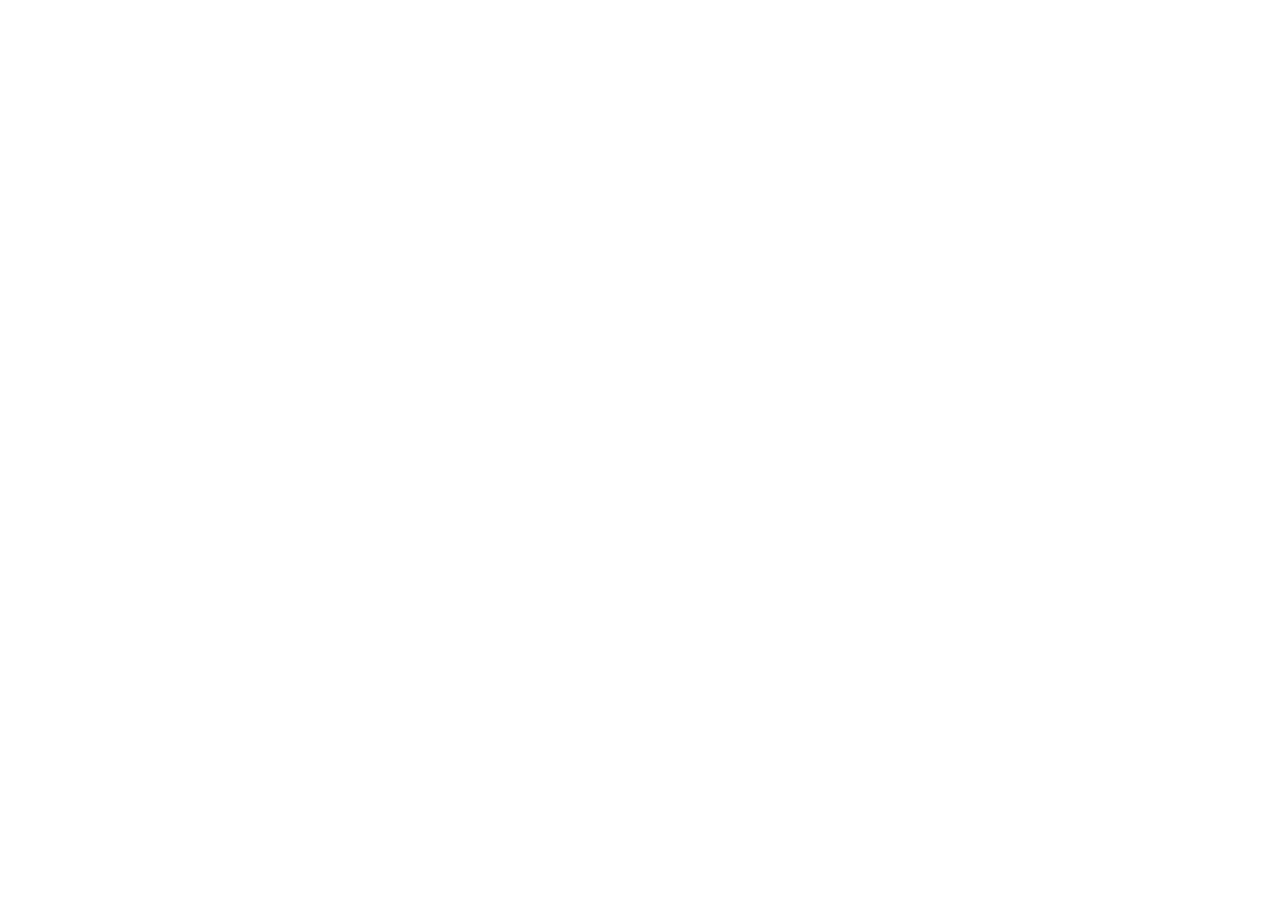
==== index.html @ dd6978ac "Add files via upload" ====
<!doctype html>
<html lang="en">
<head>
  <meta charset="utf-8">
  <meta name="viewport" content="width=device-width, initial-scale=1">
  <meta name="robots" content="noindex">
  <title>ATU Simulation Hospital EHR</title>
  <link rel="stylesheet" href="css/styles.css?v=2026.10.12-1">
</head>
<body>
  <div id="app" aria-live="polite"></div>
  <div id="modal-root"></div>
  <noscript>This simulation EHR requires JavaScript.</noscript>

  <script src="js/config.js?v=2026.10.12-1"></script>
  <script src="js/data/patients.js?v=2026.10.12-1"></script>
  <script src="js/data/patients-imported.js?v=2026.10.12-1"></script>
  <script src="js/data/assessment-forms.js?v=2026.10.12-1"></script>
  <script src="js/util.js?v=2026.10.12-1"></script>
  <script src="js/scan.js?v=2026.10.12-1"></script>
  <script src="js/camera.js?v=2026.10.12-1"></script>
  <script src="js/store.js?v=2026.10.12-1"></script>
  <script src="js/model.js?v=2026.10.12-1"></script>
  <script src="js/ui.js?v=2026.10.12-1"></script>
  <script src="js/views/summary.js?v=2026.10.12-1"></script>
  <script src="js/views/worklist.js?v=2026.10.12-1"></script>
  <script src="js/views/orders.js?v=2026.10.12-1"></script>
  <script src="js/views/mar.js?v=2026.10.12-1"></script>
  <script src="js/views/vitals.js?v=2026.10.12-1"></script>
  <script src="js/views/assess.js?v=2026.10.12-1"></script>
  <script src="js/views/io.js?v=2026.10.12-1"></script>
  <script src="js/views/notes.js?v=2026.10.12-1"></script>
  <script src="js/views/results.js?v=2026.10.12-1"></script>
  <script src="js/views/careplan.js?v=2026.10.12-1"></script>
  <script src="js/views/history.js?v=2026.10.12-1"></script>
  <script src="js/views/admin.js?v=2026.10.12-1"></script>
  <script src="js/views/protocol.js?v=2026.10.12-1"></script>
  <script src="js/views/heparin.js?v=2026.10.12-1"></script>
  <script src="js/views/tar.js?v=2026.10.12-1"></script>
  <script src="js/views/report.js?v=2026.10.12-1"></script>
  <script src="js/views/extra.js?v=2026.10.12-1"></script>
  <script src="js/views/app-screens.js?v=2026.10.12-1"></script>
  <script src="js/app.js?v=2026.10.12-1"></script>
</body>
</html>
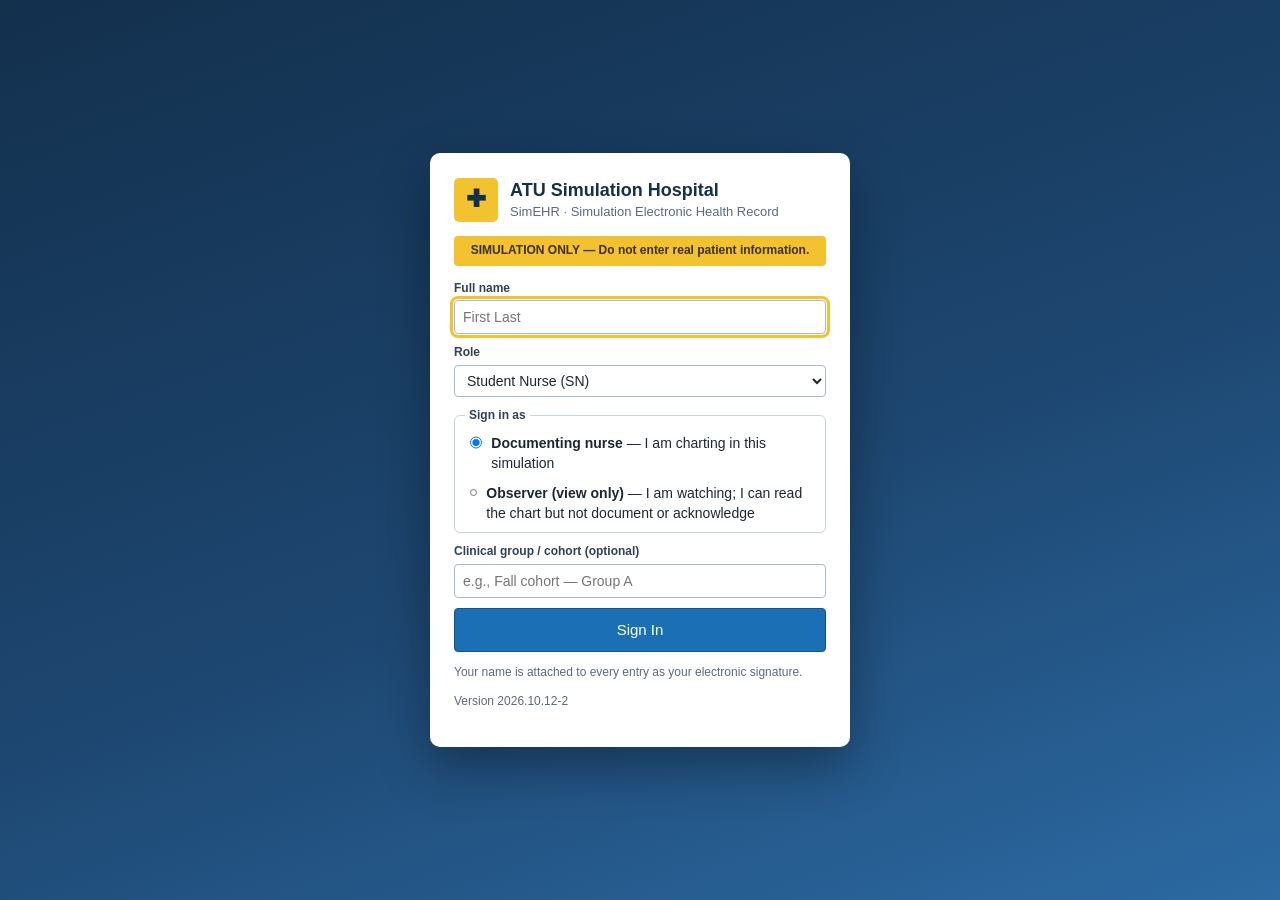
==== commit 88e3f85e: "Turn the EHR into an EMR training environment with a bank of test accounts - Sign-in has no levels o" ====
--- a/index.html
+++ b/index.html
@@ -5,41 +5,42 @@
   <meta name="viewport" content="width=device-width, initial-scale=1">
   <meta name="robots" content="noindex">
   <title>ATU Simulation Hospital EHR</title>
-  <link rel="stylesheet" href="css/styles.css?v=2026.10.12-1">
+  <link rel="stylesheet" href="css/styles.css?v=2026.10.12-2">
 </head>
 <body>
   <div id="app" aria-live="polite"></div>
   <div id="modal-root"></div>
   <noscript>This simulation EHR requires JavaScript.</noscript>
 
-  <script src="js/config.js?v=2026.10.12-1"></script>
-  <script src="js/data/patients.js?v=2026.10.12-1"></script>
-  <script src="js/data/patients-imported.js?v=2026.10.12-1"></script>
-  <script src="js/data/assessment-forms.js?v=2026.10.12-1"></script>
-  <script src="js/util.js?v=2026.10.12-1"></script>
-  <script src="js/scan.js?v=2026.10.12-1"></script>
-  <script src="js/camera.js?v=2026.10.12-1"></script>
-  <script src="js/store.js?v=2026.10.12-1"></script>
-  <script src="js/model.js?v=2026.10.12-1"></script>
-  <script src="js/ui.js?v=2026.10.12-1"></script>
-  <script src="js/views/summary.js?v=2026.10.12-1"></script>
-  <script src="js/views/worklist.js?v=2026.10.12-1"></script>
-  <script src="js/views/orders.js?v=2026.10.12-1"></script>
-  <script src="js/views/mar.js?v=2026.10.12-1"></script>
-  <script src="js/views/vitals.js?v=2026.10.12-1"></script>
-  <script src="js/views/assess.js?v=2026.10.12-1"></script>
-  <script src="js/views/io.js?v=2026.10.12-1"></script>
-  <script src="js/views/notes.js?v=2026.10.12-1"></script>
-  <script src="js/views/results.js?v=2026.10.12-1"></script>
-  <script src="js/views/careplan.js?v=2026.10.12-1"></script>
-  <script src="js/views/history.js?v=2026.10.12-1"></script>
-  <script src="js/views/admin.js?v=2026.10.12-1"></script>
-  <script src="js/views/protocol.js?v=2026.10.12-1"></script>
-  <script src="js/views/heparin.js?v=2026.10.12-1"></script>
-  <script src="js/views/tar.js?v=2026.10.12-1"></script>
-  <script src="js/views/report.js?v=2026.10.12-1"></script>
-  <script src="js/views/extra.js?v=2026.10.12-1"></script>
-  <script src="js/views/app-screens.js?v=2026.10.12-1"></script>
-  <script src="js/app.js?v=2026.10.12-1"></script>
+  <script src="js/config.js?v=2026.10.12-2"></script>
+  <script src="js/data/patients.js?v=2026.10.12-2"></script>
+  <script src="js/data/patients-imported.js?v=2026.10.12-2"></script>
+  <script src="js/data/assessment-forms.js?v=2026.10.12-2"></script>
+  <script src="js/util.js?v=2026.10.12-2"></script>
+  <script src="js/scan.js?v=2026.10.12-2"></script>
+  <script src="js/camera.js?v=2026.10.12-2"></script>
+  <script src="js/store.js?v=2026.10.12-2"></script>
+  <script src="js/model.js?v=2026.10.12-2"></script>
+  <script src="js/ui.js?v=2026.10.12-2"></script>
+  <script src="js/views/summary.js?v=2026.10.12-2"></script>
+  <script src="js/views/worklist.js?v=2026.10.12-2"></script>
+  <script src="js/views/orders.js?v=2026.10.12-2"></script>
+  <script src="js/views/mar.js?v=2026.10.12-2"></script>
+  <script src="js/views/vitals.js?v=2026.10.12-2"></script>
+  <script src="js/views/assess.js?v=2026.10.12-2"></script>
+  <script src="js/views/io.js?v=2026.10.12-2"></script>
+  <script src="js/views/notes.js?v=2026.10.12-2"></script>
+  <script src="js/views/results.js?v=2026.10.12-2"></script>
+  <script src="js/views/careplan.js?v=2026.10.12-2"></script>
+  <script src="js/views/history.js?v=2026.10.12-2"></script>
+  <script src="js/views/admin.js?v=2026.10.12-2"></script>
+  <script src="js/views/protocol.js?v=2026.10.12-2"></script>
+  <script src="js/views/heparin.js?v=2026.10.12-2"></script>
+  <script src="js/views/tar.js?v=2026.10.12-2"></script>
+  <script src="js/views/report.js?v=2026.10.12-2"></script>
+  <script src="js/views/chartsearch.js?v=2026.10.12-2"></script>
+  <script src="js/views/extra.js?v=2026.10.12-2"></script>
+  <script src="js/views/app-screens.js?v=2026.10.12-2"></script>
+  <script src="js/app.js?v=2026.10.12-2"></script>
 </body>
 </html>
--- a/css/styles.css
+++ b/css/styles.css
@@ -0,0 +1,844 @@
+/* ATU Simulation Hospital EHR — clinical workstation styling */
+:root {
+  --nav: #13304d;
+  --nav-2: #1d4670;
+  --accent: #1b6fb5;
+  --accent-d: #135589;
+  --banner: #e9f2fb;
+  --banner-b: #b9cfe5;
+  --bg: #edf1f5;
+  --panel: #ffffff;
+  --panel-h: #dde7f1;
+  --border: #c6d3e0;
+  --text: #1b2733;
+  --muted: #5a6b7c;
+  --danger: #b3261e;
+  --danger-bg: #fdecea;
+  --warn: #8a5300;
+  --warn-bg: #fff3d6;
+  --ok: #1e6b30;
+  --ok-bg: #e4f3e7;
+  --new: #5b2a9a;
+  --new-bg: #efe7fb;
+  --student: #f4f9ff;
+  --gold: #f2c230;
+  --radius: 6px;
+}
+* { box-sizing: border-box; }
+html, body { margin: 0; }
+body { font: 14px/1.45 "Segoe UI", Roboto, "Helvetica Neue", Arial, sans-serif; color: var(--text); background: var(--bg); min-height: 100vh; }
+a { color: var(--accent-d); }
+h1, h2, h3, h4 { margin: 0 0 .5em; line-height: 1.25; }
+code { background: #eef2f6; padding: 0 4px; border-radius: 3px; }
+.muted { color: var(--muted); }
+.small { font-size: 12px; }
+.strong { font-weight: 700; }
+.text-danger { color: var(--danger); }
+.nowrap { white-space: nowrap; }
+.empty { color: var(--muted); font-style: italic; margin: .25em 0; }
+[hidden] { display: none !important; }
+
+/* ---------- Top bar ---------- */
+.topbar { display: flex; align-items: center; gap: 16px; background: linear-gradient(var(--nav-2), var(--nav)); color: #fff; padding: 0 16px; height: 48px; position: sticky; top: 0; z-index: 30; }
+.brand { display: flex; align-items: center; gap: 8px; color: #fff; text-decoration: none; font-weight: 600; font-size: 15px; white-space: nowrap; }
+.brand-sys { font-weight: 400; opacity: .75; border-left: 1px solid rgba(255,255,255,.35); padding-left: 8px; }
+.logo-mark { display: inline-grid; place-items: center; width: 26px; height: 26px; border-radius: 5px; background: var(--gold); color: var(--nav); font-weight: 800; }
+.top-nav { display: flex; gap: 4px; }
+.top-nav a { color: #dbe7f3; text-decoration: none; padding: 6px 10px; border-radius: 4px; }
+.top-nav a:hover { background: rgba(255,255,255,.12); color: #fff; }
+.top-right { margin-left: auto; display: flex; align-items: center; gap: 14px; font-size: 13px; }
+.clock { font-variant-numeric: tabular-nums; background: rgba(255,255,255,.12); padding: 3px 8px; border-radius: 4px; white-space: nowrap; }
+.user { white-space: nowrap; }
+.sim-strip { background: var(--gold); color: #3d2f00; text-align: center; font-size: 11px; font-weight: 700; letter-spacing: .06em; padding: 2px 8px; }
+
+/* ---------- Patient banner ---------- */
+.banner { display: grid; grid-template-columns: minmax(200px, auto) 1fr; gap: 6px 24px; background: var(--banner); border-bottom: 1px solid var(--banner-b); padding: 10px 16px; }
+.pt-name { font-size: 20px; font-weight: 700; color: var(--nav); }
+.pt-sub { color: var(--muted); }
+.banner-grid { display: grid; grid-template-columns: repeat(auto-fit, minmax(140px, 1fr)); gap: 4px 16px; margin: 0; }
+.banner-grid dt { font-size: 11px; text-transform: uppercase; letter-spacing: .04em; color: var(--muted); }
+.banner-grid dd { margin: 0; font-weight: 600; }
+.banner-flags { grid-column: 1 / -1; display: flex; flex-wrap: wrap; gap: 6px; }
+.allergy { background: var(--danger); color: #fff; font-weight: 700; padding: 2px 10px; border-radius: 3px; }
+.allergy.nkda { background: #fff; color: var(--ok); border: 1px solid var(--ok); }
+.code { background: #fff; border: 1px solid var(--nav); color: var(--nav); font-weight: 700; padding: 2px 10px; border-radius: 3px; }
+.code-dnr { background: #6a1b9a; border-color: #6a1b9a; color: #fff; }
+.pflag { background: #fff; border: 1px solid var(--banner-b); padding: 2px 8px; border-radius: 3px; font-size: 12px; }
+
+/* ---------- Layout ---------- */
+.shell { display: flex; align-items: flex-start; }
+.sidenav { width: 196px; flex: none; background: #fff; border-right: 1px solid var(--border); min-height: calc(100vh - 150px); position: sticky; top: 48px; padding: 8px 0; }
+.sidenav a { display: flex; align-items: center; gap: 10px; padding: 8px 14px; color: var(--text); text-decoration: none; border-left: 3px solid transparent; }
+.sidenav a:hover { background: #f2f6fa; }
+.sidenav a.active { background: #e3eef9; border-left-color: var(--accent); font-weight: 600; color: var(--accent-d); }
+.sidenav .ico { width: 18px; text-align: center; color: var(--accent); }
+.sidenav .count { margin-left: auto; background: var(--danger); color: #fff; border-radius: 10px; font-size: 11px; padding: 0 7px; font-weight: 700; }
+.side-back { color: var(--muted) !important; font-size: 13px; border-bottom: 1px solid var(--border); margin-bottom: 4px; }
+.content { flex: 1; min-width: 0; padding: 16px 20px 40px; }
+.content.solo { max-width: 1400px; margin: 0 auto; }
+.view-title { font-size: 18px; color: var(--nav); }
+.page-head { display: flex; flex-wrap: wrap; align-items: center; justify-content: space-between; gap: 12px; margin-bottom: 12px; }
+.page-head h1 { color: var(--nav); font-size: 20px; margin: 0; }
+.page-head > div { display: flex; flex-wrap: wrap; gap: 6px; }
+.grid-2 { display: grid; grid-template-columns: repeat(auto-fit, minmax(420px, 1fr)); gap: 14px; align-items: start; }
+.grid-2 .panel { margin: 0; }
+.scroll-x { overflow-x: auto; }
+
+/* ---------- Panels ---------- */
+.panel { background: var(--panel); border: 1px solid var(--border); border-radius: var(--radius); margin-bottom: 14px; overflow: hidden; }
+.panel-head { display: flex; align-items: center; justify-content: space-between; gap: 8px; background: var(--panel-h); padding: 7px 12px; border-bottom: 1px solid var(--border); }
+.panel-head h2 { font-size: 14px; margin: 0; color: var(--nav); }
+.panel-actions { display: flex; flex-wrap: wrap; gap: 6px; }
+.panel-body { padding: 12px; }
+.panel-new { border-color: var(--new); box-shadow: 0 0 0 2px var(--new-bg); }
+
+/* ---------- Buttons & forms ---------- */
+.btn { display: inline-flex; align-items: center; gap: 4px; font: inherit; padding: 6px 12px; border-radius: 4px; border: 1px solid #9fb3c8; background: #fff; color: var(--text); cursor: pointer; text-decoration: none; white-space: nowrap; }
+.btn:hover { background: #f1f5f9; }
+.btn-primary { background: var(--accent); border-color: var(--accent-d); color: #fff; }
+.btn-primary:hover { background: var(--accent-d); }
+.btn-danger { background: #fff; border-color: var(--danger); color: var(--danger); }
+.btn-danger:hover { background: var(--danger-bg); }
+.btn-ghost { background: transparent; border-color: rgba(255,255,255,.5); color: #fff; }
+.btn-ghost:hover { background: rgba(255,255,255,.12); }
+.btn-link { border: none; background: none; color: var(--accent-d); text-decoration: underline; padding: 2px 4px; }
+.btn-sm { padding: 3px 8px; font-size: 12px; }
+.btn-block { width: 100%; justify-content: center; padding: 10px; font-size: 15px; }
+.btn:focus-visible, .chip:focus-visible, .dose:focus-visible, a:focus-visible, input:focus-visible, select:focus-visible, textarea:focus-visible { outline: 3px solid #f2c230; outline-offset: 1px; }
+.view-actions { display: flex; flex-wrap: wrap; align-items: center; gap: 8px; margin-bottom: 12px; }
+.inline { display: inline-flex; align-items: center; gap: 6px; }
+.field { display: flex; flex-direction: column; gap: 3px; margin-bottom: 10px; }
+.field > span, .field > legend { font-size: 12px; font-weight: 600; color: #2f4254; }
+.field.wide { grid-column: 1 / -1; }
+input, select, textarea { font: inherit; padding: 6px 8px; border: 1px solid #a9bacb; border-radius: 4px; background: #fff; color: var(--text); min-width: 0; }
+textarea { resize: vertical; }
+.form-grid { display: grid; grid-template-columns: repeat(auto-fit, minmax(200px, 1fr)); gap: 0 14px; }
+.form-grid.g4 { grid-template-columns: repeat(auto-fit, minmax(160px, 1fr)); }
+.form-actions { display: flex; justify-content: flex-end; gap: 8px; }
+fieldset { border: 1px solid var(--border); border-radius: var(--radius); padding: 8px 12px; margin: 0 0 12px; }
+legend { font-weight: 700; color: var(--nav); padding: 0 4px; }
+.checks { border: none; padding: 0; margin-bottom: 10px; }
+.checks legend { padding: 0; font-size: 12px; }
+.check { display: flex; align-items: flex-start; gap: 6px; margin: 3px 0; cursor: pointer; }
+.check input { margin-top: 3px; }
+.checks .check { display: inline-flex; margin-right: 14px; }
+.pts { color: var(--muted); font-size: 12px; }
+.form-error { background: var(--danger-bg); color: var(--danger); border: 1px solid #f1b3ae; padding: 8px 10px; border-radius: 4px; margin-bottom: 10px; font-weight: 600; }
+.chips { display: flex; flex-wrap: wrap; gap: 4px; }
+.chip { font: inherit; border: 1px solid #a9bacb; background: #fff; border-radius: 16px; padding: 4px 12px; cursor: pointer; }
+.chip-on { background: var(--nav); color: #fff; border-color: var(--nav); }
+.tabs { display: flex; gap: 4px; }
+.tab { font: inherit; padding: 6px 16px; border: 1px solid var(--border); background: #fff; border-radius: 4px 4px 0 0; cursor: pointer; }
+.tab-on { background: var(--nav); color: #fff; border-color: var(--nav); }
+
+/* ---------- Tables ---------- */
+table.grid { width: 100%; border-collapse: collapse; font-size: 13px; }
+.grid th, .grid td { border-bottom: 1px solid #e3e9ef; padding: 6px 8px; text-align: left; vertical-align: top; }
+.grid thead th { background: #f3f6f9; font-size: 12px; color: #3b4d5f; border-bottom: 1px solid var(--border); white-space: nowrap; }
+.grid tbody tr:hover { background: #f8fafc; }
+.flowsheet th:first-child, .labs th:first-child { position: sticky; left: 0; background: #f7f9fb; z-index: 1; white-space: nowrap; }
+.flowsheet td { white-space: nowrap; }
+.col-student { background: var(--student) !important; }
+.census-row { cursor: pointer; }
+.census-row:focus { outline: 3px solid var(--gold); }
+tr.dc td { color: var(--muted); text-decoration: line-through; }
+tr.row-new { background: var(--new-bg); }
+tr.error-row td, .struck, .struck-note .note-body { text-decoration: line-through; color: var(--muted); }
+tr.prior-row td { background: #fafbfc; }
+.abn { color: var(--danger); font-weight: 700; }
+.flag { display: inline-block; margin-left: 4px; font-size: 10px; font-weight: 800; padding: 0 4px; border-radius: 3px; color: #fff; background: var(--danger); vertical-align: middle; }
+.flag-L { background: #1f5fa8; }
+.flag-Hc, .flag-Lc { background: #000; }
+.flag-A { background: var(--warn); }
+.kv { display: grid; grid-template-columns: max-content 1fr; gap: 4px 14px; margin: 0; }
+.kv dt { color: var(--muted); font-size: 12px; }
+.kv dd { margin: 0; }
+ul.plain { list-style: none; padding: 0; margin: 0; }
+ul.plain li { padding: 4px 0; border-bottom: 1px dashed #e3e9ef; }
+ul.bullets li::before { content: "• "; color: var(--accent); }
+
+/* ---------- Badges & alerts ---------- */
+.badge { display: inline-block; font-size: 11px; font-weight: 700; padding: 1px 7px; border-radius: 10px; letter-spacing: .02em; vertical-align: middle; }
+.badge-info { background: #e2edf8; color: var(--accent-d); }
+.badge-ok { background: var(--ok-bg); color: var(--ok); }
+.badge-warn { background: var(--warn-bg); color: var(--warn); }
+.badge-danger { background: var(--danger); color: #fff; }
+.badge-new { background: var(--new); color: #fff; }
+.badge-muted { background: #e6eaee; color: var(--muted); }
+.alerts { display: flex; flex-direction: column; gap: 6px; margin-bottom: 12px; }
+.alert { display: block; padding: 8px 12px; border-radius: 4px; border-left: 5px solid; text-decoration: none; font-weight: 600; }
+.alert-new { background: var(--new-bg); border-color: var(--new); color: var(--new); }
+.alert-danger { background: var(--danger-bg); border-color: var(--danger); color: var(--danger); }
+.alert-warn { background: var(--warn-bg); border-color: #d69500; color: var(--warn); }
+.alert-info { background: #e7f0f9; border-color: var(--accent); color: #1c4568; font-weight: 400; margin-bottom: 12px; }
+.warn-box { background: var(--warn-bg); border: 1px solid #efc970; color: #5c3b00; padding: 8px 10px; border-radius: 4px; margin: 6px 0; }
+.hard-stop { background: var(--danger-bg); border: 2px solid var(--danger); color: #6d1510; padding: 10px; border-radius: 4px; margin: 8px 0; }
+.late { color: var(--warn); font-weight: 600; margin-left: 6px; }
+.err-label { color: var(--danger); font-weight: 600; text-decoration: none; display: inline-block; margin-left: 6px; }
+.entry-meta { font-size: 12px; color: var(--muted); margin-top: 4px; }
+
+/* ---------- Summary ---------- */
+.vital-tiles { display: grid; grid-template-columns: repeat(3, 1fr); gap: 8px; }
+.vital-tile { border: 1px solid #e0e7ee; border-radius: 4px; padding: 6px 8px; }
+.vt-label { font-size: 11px; text-transform: uppercase; color: var(--muted); }
+.vt-val { font-size: 18px; font-weight: 700; }
+.vt-val small { display: block; font-size: 11px; font-weight: 400; color: var(--muted); }
+
+/* ---------- eMAR ---------- */
+.legend { display: flex; flex-wrap: wrap; gap: 4px; margin-left: auto; }
+.legend .dose { cursor: default; padding: 2px 8px; font-size: 11px; }
+.med-card { display: grid; grid-template-columns: minmax(260px, 1fr) minmax(280px, 1.2fr); gap: 12px; background: #fff; border: 1px solid var(--border); border-left: 5px solid var(--accent); border-radius: var(--radius); padding: 10px 12px; margin-bottom: 10px; }
+.med-card.med-inactive { border-left-color: #9aa7b4; background: #f7f8fa; }
+.med-card.med-allergy { border-left-color: var(--danger); }
+.med-title { display: flex; flex-wrap: wrap; align-items: center; gap: 6px; }
+.med-title h3 { font-size: 15px; margin: 0; }
+.med-sig { font-weight: 600; color: #2d4053; margin: 2px 0; }
+.med-instr { font-size: 12px; background: #f3f7fb; border-left: 3px solid var(--accent); padding: 4px 8px; margin-top: 4px; }
+.med-hold { font-size: 12px; color: var(--warn); font-weight: 700; margin-top: 4px; }
+.dose-row { display: flex; flex-wrap: wrap; gap: 6px; }
+.dose { font: inherit; display: inline-flex; flex-direction: column; align-items: flex-start; border: 1px solid; border-radius: 4px; padding: 4px 10px; cursor: pointer; min-width: 92px; background: #fff; }
+.dose-time { font-weight: 700; font-variant-numeric: tabular-nums; }
+.dose-status { font-size: 11px; }
+.dose-due { background: #fff3d6; border-color: #d69500; color: #6b4300; }
+.dose-overdue { background: var(--danger); border-color: var(--danger); color: #fff; }
+.dose-given { background: var(--ok-bg); border-color: #6cae7d; color: var(--ok); }
+.dose-notgiven { background: #fde8cf; border-color: #d98b2b; color: #7a4100; }
+.dose-future, .dose-notdue { background: #f4f6f8; border-color: #c3ccd5; color: #5a6b7c; }
+.dose-dc, .dose-hold { background: #eceff2; border-color: #c3ccd5; color: #7b8894; text-decoration: line-through; }
+.prn-row { display: flex; flex-wrap: wrap; align-items: center; gap: 10px; }
+.reassess { margin-top: 6px; background: var(--warn-bg); padding: 4px 8px; border-radius: 4px; font-size: 12px; font-weight: 600; color: var(--warn); }
+.med-history { margin-top: 8px; font-size: 12px; }
+.med-history summary { cursor: pointer; color: var(--accent-d); }
+.mar-order { background: var(--banner); border: 1px solid var(--banner-b); padding: 8px 10px; border-radius: 4px; margin-bottom: 8px; }
+.scan-msg { font-weight: 700; min-height: 1.2em; }
+.scan-msg.ok { color: var(--ok); }
+.scan-msg.bad { color: var(--danger); }
+.pre-lab { display: flex; flex-direction: column; gap: 3px; margin-bottom: 10px; }
+.pre-lab span { font-size: 12px; font-weight: 600; }
+
+/* ---------- Assessment & notes ---------- */
+.wdl-sec { background: #fbfcfe; }
+.wdl-def { font-size: 12px; color: #3a4c5e; margin: 0 0 6px; }
+.wdl-choice { display: flex; flex-wrap: wrap; gap: 18px; margin-bottom: 4px; }
+.score-total { background: var(--banner); border: 1px solid var(--banner-b); padding: 8px 12px; border-radius: 4px; font-size: 15px; }
+.detail-row { margin: 3px 0; }
+details.prior { border: 1px solid var(--border); border-radius: 4px; padding: 6px 10px; margin-bottom: 6px; }
+details.prior summary { cursor: pointer; font-weight: 600; }
+.note { background: #fff; border: 1px solid var(--border); border-radius: var(--radius); padding: 10px 12px; margin-bottom: 10px; }
+.note header { margin-bottom: 6px; }
+.note-student { border-left: 4px solid var(--accent); }
+.note-new { border-left: 4px solid var(--new); }
+.note-body { white-space: normal; }
+.note-sig { font-size: 12px; margin-top: 6px; font-style: italic; }
+.note-actions { margin-top: 6px; }
+.addendum { margin-top: 8px; padding: 6px 10px; background: #f6f8fb; border-left: 3px solid #9fb3c8; }
+.event { display: flex; justify-content: space-between; gap: 12px; border: 1px solid var(--border); border-radius: 4px; padding: 8px 10px; margin-bottom: 6px; }
+.event-on { background: var(--ok-bg); border-color: #9fd0ab; }
+.event details summary { cursor: pointer; color: var(--accent-d); font-size: 12px; }
+
+/* ---------- Modal & toast ---------- */
+.modal-backdrop { position: fixed; top: 0; right: 0; bottom: 0; left: 0; background: rgba(13, 30, 48, .55); display: flex; align-items: flex-start; justify-content: center; padding: 40px 16px; z-index: 100; overflow-y: auto; }
+.modal { background: #fff; border-radius: 8px; width: 100%; max-width: 560px; box-shadow: 0 12px 40px rgba(0,0,0,.35); display: flex; flex-direction: column; }
+.modal-wide { max-width: 920px; }
+.modal-head { display: flex; align-items: center; justify-content: space-between; background: var(--nav); color: #fff; padding: 10px 14px; border-radius: 8px 8px 0 0; }
+.modal-head h2 { font-size: 16px; margin: 0; }
+.icon-btn { background: none; border: none; color: inherit; font-size: 24px; line-height: 1; cursor: pointer; }
+.modal-body { padding: 14px; }
+.modal-foot { display: flex; justify-content: flex-end; gap: 8px; padding: 10px 14px; border-top: 1px solid var(--border); background: #f7f9fb; border-radius: 0 0 8px 8px; position: sticky; bottom: 0; }
+#toasts { position: fixed; right: 20px; bottom: 20px; display: flex; flex-direction: column; gap: 8px; align-items: flex-end; z-index: 200; }
+.toast { background: var(--ok); color: #fff; padding: 10px 16px; border-radius: 6px; box-shadow: 0 6px 20px rgba(0,0,0,.25); opacity: 0; transform: translateY(10px); transition: all .25s; z-index: 200; max-width: 420px; }
+.toast.show { opacity: 1; transform: none; }
+.toast-warn { background: #8a5300; }
+.toast-danger { background: var(--danger); }
+.toast-info { background: var(--nav); }
+
+/* ---------- Login ---------- */
+.login-wrap { min-height: 100vh; display: grid; place-items: center; padding: 16px; background: linear-gradient(160deg, var(--nav) 0%, var(--nav-2) 55%, #2c6aa3 100%); }
+.login-card { background: #fff; width: 100%; max-width: 420px; padding: 24px; border-radius: 10px; box-shadow: 0 20px 50px rgba(0,0,0,.35); }
+.login-brand { display: flex; gap: 12px; align-items: center; margin-bottom: 14px; }
+.login-brand .logo-mark { width: 44px; height: 44px; font-size: 24px; }
+.brand-1 { font-size: 18px; font-weight: 700; color: var(--nav); }
+.brand-2 { color: var(--muted); font-size: 13px; }
+.sim-warning { background: var(--gold); color: #3d2f00; font-weight: 700; font-size: 12px; text-align: center; padding: 6px; border-radius: 4px; margin-bottom: 14px; }
+
+/* ---------- Report ---------- */
+.report { background: #fff; border: 1px solid var(--border); border-radius: var(--radius); padding: 16px 20px; }
+.rpt-head { border-bottom: 2px solid var(--nav); margin-bottom: 12px; padding-bottom: 8px; }
+.rpt-head h1 { font-size: 18px; color: var(--nav); }
+.rpt-head p { margin: 2px 0; }
+.rpt-sec { margin-bottom: 16px; page-break-inside: auto; }
+.rpt-sec h2 { font-size: 15px; background: var(--panel-h); padding: 4px 8px; }
+.rpt-item { border-bottom: 1px dashed #d8e0e8; padding: 6px 0; page-break-inside: avoid; }
+.rpt-item h3 { font-size: 14px; margin: 0 0 4px; }
+.rpt-item h4 { font-size: 13px; margin: 6px 0 2px; }
+.rpt-meta { font-size: 12px; color: var(--muted); }
+.rpt-foot { margin-top: 24px; padding-top: 12px; border-top: 1px solid var(--border); }
+
+/* ---------- Responsive ---------- */
+@media (max-width: 900px) {
+  .topbar { height: auto; flex-wrap: wrap; padding: 8px 12px; gap: 8px; position: static; }
+  .top-right { margin-left: 0; flex-wrap: wrap; }
+  .banner { grid-template-columns: 1fr; }
+  .shell { flex-direction: column; }
+  .sidenav { width: 100%; min-height: 0; position: static; display: flex; overflow-x: auto; padding: 0; border-right: none; border-bottom: 1px solid var(--border); }
+  .sidenav a { border-left: none; border-bottom: 3px solid transparent; white-space: nowrap; padding: 10px 12px; }
+  .sidenav a.active { border-bottom-color: var(--accent); }
+  .side-back { border-bottom: none !important; margin: 0; }
+  .content { padding: 12px 16px 32px; }
+  .grid-2 { grid-template-columns: 1fr; }
+  .med-card { grid-template-columns: 1fr; }
+  .vital-tiles { grid-template-columns: repeat(2, 1fr); }
+  .legend { margin-left: 0; }
+}
+
+/* ---------- Print ---------- */
+@media print {
+  body { background: #fff; font-size: 11px; }
+  .topbar, .sidenav, .banner, .no-print, .toolbar, .view-actions, .btn, .sim-strip, .view-title { display: none !important; }
+  .content { padding: 0; }
+  .report { border: none; padding: 0; }
+  .grid th, .grid td { padding: 3px 5px; }
+}
+
+/* =====================================================================
+   Expanse-style chrome: icon toolbar, folder tabs, patient side panel
+   ===================================================================== */
+.toolbar { display: flex; align-items: stretch; justify-content: space-between; gap: 8px; background: linear-gradient(#4a4d52, #2b2d31); color: #fff; padding: 0 8px; min-height: 52px; position: sticky; top: 0; z-index: 30; border-bottom: 1px solid #1a1b1d; }
+.tb-group { display: flex; align-items: stretch; }
+.tb-center { justify-content: center; }
+.tb-title { display: flex; align-items: center; font-weight: 600; letter-spacing: .02em; opacity: .9; }
+.tb-right { align-items: center; }
+.tb-btn { display: flex; flex-direction: column; align-items: center; justify-content: center; gap: 2px; min-width: 64px; padding: 4px 8px; color: #fff; text-decoration: none; font-size: 11px; border-left: 1px solid rgba(255,255,255,.08); border-right: 1px solid rgba(0,0,0,.25); }
+.tb-btn:hover { background: rgba(255,255,255,.1); }
+.tb-btn svg { width: 22px; height: 22px; fill: none; stroke: #fff; stroke-width: 1.6; stroke-linecap: round; stroke-linejoin: round; }
+.tb-info { text-align: right; font-size: 12px; padding: 0 10px; line-height: 1.3; }
+.tb-clock { font-variant-numeric: tabular-nums; font-weight: 600; }
+.tb-user { opacity: .85; }
+
+.chart { display: flex; align-items: flex-start; min-height: calc(100vh - 72px); }
+.chart-main { flex: 1; min-width: 0; display: flex; flex-direction: column; }
+.folder-tabs { background: #fff; padding: 8px 8px 0; border-bottom: 3px solid #e9d98f; }
+.tab-row { display: flex; gap: 2px; margin-top: -1px; }
+.ftab { flex: 1; text-align: center; padding: 5px 10px 4px; background: linear-gradient(#e6eef6, #c9d8e7); border: 1px solid #9fb3c8; border-bottom: none; border-radius: 10px 10px 0 0; color: #1e2d3c; text-decoration: none; font-size: 13px; white-space: nowrap; position: relative; }
+.ftab:hover { background: linear-gradient(#f2f6fa, #d8e4ef); }
+.ftab-on { background: linear-gradient(#fbf3cf, #efdf9a); border-color: #cdb866; font-weight: 700; color: #1b2733; z-index: 1; }
+.ftab .count { background: var(--danger); color: #fff; border-radius: 10px; font-size: 10px; padding: 0 6px; margin-left: 6px; font-weight: 700; }
+.pane-head { display: flex; align-items: center; gap: 8px; background: linear-gradient(#fbf3cf, #f3e6ae); margin: -16px -20px 14px; padding: 8px 20px; border-bottom: 1px solid #d9c779; }
+.pane-head .view-title { margin: 0; font-size: 18px; color: #1b2733; }
+.pane-head::before { content: ""; width: 16px; height: 16px; border-radius: 50%; border: 1.5px solid #555; background: radial-gradient(circle, #555 0 25%, transparent 30%); }
+
+.side { width: 250px; flex: none; background: #f4f5f6; border-left: 1px solid #c9cfd6; align-self: stretch; position: sticky; top: 52px; max-height: calc(100vh - 52px); overflow-y: auto; font-size: 13px; }
+.side-id { display: flex; gap: 10px; align-items: center; padding: 12px; background: #fff; border-bottom: 1px solid #d5dbe1; }
+.avatar { width: 56px; height: 56px; flex: none; border-radius: 50%; background: linear-gradient(#b8c7d6, #8aa1b8); color: #fff; font-size: 20px; font-weight: 700; display: grid; place-items: center; border: 2px solid #fff; box-shadow: 0 0 0 1px #9fb3c8; }
+.side-name { font-size: 16px; font-weight: 700; }
+.side-facts { padding: 8px 12px; border-bottom: 1px solid #d5dbe1; line-height: 1.5; }
+.side-sec { border-bottom: 1px solid #d5dbe1; padding: 6px 12px 8px; }
+.side-sec summary { cursor: pointer; font-weight: 700; color: #1a5fa8; text-decoration: underline; list-style: none; padding: 2px 0 4px; }
+.side-sec summary::-webkit-details-marker { display: none; }
+.side-sec summary::before { content: "▾ "; color: #c9a100; text-decoration: none; display: inline-block; margin-right: 4px; }
+.side-sec:not([open]) summary::before { content: "▸ "; }
+.side-sec p { margin: 3px 0; }
+.side-sec .al { color: var(--danger); font-weight: 700; }
+.side .code { display: inline-block; margin-bottom: 4px; }
+
+/* Expanse-like widgets and highlighting */
+.panel-head { background: #fff; border-bottom: 1px solid #e0e6ec; }
+.panel-head h2 { color: #1a5fa8; text-decoration: underline; font-size: 15px; font-weight: 600; }
+.abn { background: #fff59d; color: #1b2733; font-weight: 700; padding: 0 3px; border-radius: 2px; }
+
+/* Worklist */
+.worklist td, .worklist th { border-right: 1px solid #e3e9ef; }
+.worklist thead th { background: #dce9f6; }
+.wl-a { color: var(--muted); width: 24px; text-align: center; }
+.wl-overdue .wl-status { color: var(--danger); font-weight: 700; }
+.wl-due .wl-status { color: var(--warn); font-weight: 700; }
+.wl-star { color: var(--danger); }
+
+@media (max-width: 1000px) {
+  .chart { flex-direction: column-reverse; }
+  .side { width: 100%; position: static; max-height: none; border-left: none; border-bottom: 1px solid #c9cfd6; display: grid; grid-template-columns: repeat(auto-fit, minmax(200px, 1fr)); }
+  .toolbar { flex-wrap: wrap; position: static; }
+  .tb-btn { min-width: 52px; }
+  .tab-row { flex-wrap: wrap; padding-left: 0 !important; }
+  .ftab { flex: 1 0 auto; }
+  .pane-head { margin: -12px -16px 12px; padding: 8px 16px; }
+}
+@media print { .toolbar, .folder-tabs, .side, .pane-head { display: none !important; } }
+
+/* ---------- Expanse folder tabs (3 x 4, slanted, active row tan) ---------- */
+.folder-tabs { background: #fff; padding: 6px 6px 0; border-bottom: none; }
+.tab-row { display: flex; gap: 0; padding-left: 0 !important; margin-top: -3px; }
+.tab-row:first-child { margin-top: 0; }
+.ftab { position: relative; z-index: 0; flex: 1 1 0; min-width: 0; display: flex; align-items: center; justify-content: center; gap: 6px;
+  padding: 7px 22px 6px; background: none !important; border: none !important; border-radius: 0; color: #34495e; text-decoration: none; font-size: 15px; white-space: nowrap; }
+.ftab > span:first-child { overflow: hidden; text-overflow: ellipsis; }
+.ftab::before { content: ""; position: absolute; top: 0; bottom: 0; left: 3px; right: 3px; z-index: -1; background: linear-gradient(#e6f0f9, #c5d9ec); border: 1px solid #8eaecb; border-bottom: none;
+  border-radius: 12px 12px 0 0; transform: perspective(70px) rotateX(9deg); transform-origin: bottom; box-shadow: inset 0 1px 0 #fff; }
+.ftab:hover::before { background: linear-gradient(#f1f6fb, #d3e3f1); }
+.tab-row-on .ftab::before { background: linear-gradient(#fbf4d8, #efe1a8); border-color: #c9b677; }
+.tab-row-on .ftab:hover::before { background: linear-gradient(#fdf8e4, #f3e7b8); }
+.ftab-on { font-weight: 700; color: #1b2733; }
+.ftab-empty { pointer-events: none; }
+.ftab .count { position: static; }
+.pane-head { background: #fcf6dc; border-top: 1px solid #d9c779; border-bottom: 1px solid #e6d9a2; margin: -16px -20px 0; padding: 7px 16px; }
+.pane-head::before { content: none; }
+.pane-up { width: 24px; height: 24px; flex: none; border-radius: 50%; border: 1.5px solid #666; display: grid; place-items: center; font-size: 13px; color: #555; background: #fff; }
+.pane-head .view-title { font-size: 17px; font-weight: 400; }
+.pane-icons { margin-left: auto; display: flex; gap: 14px; }
+.pane-icons svg { width: 20px; height: 20px; fill: none; stroke: #555; stroke-width: 1.5; stroke-linecap: round; stroke-linejoin: round; }
+.subtabs { display: flex; flex-wrap: wrap; gap: 4px; margin: 0 -20px 14px; padding: 6px 16px; background: #fbf7e6; border-bottom: 1px solid #e6d9a2; }
+.subtab { padding: 4px 14px; border: 1px solid #c9b677; border-radius: 14px; background: #fff; color: #34495e; text-decoration: none; font-size: 13px; }
+.subtab-on { background: #efe1a8; font-weight: 700; color: #1b2733; }
+.pane-head + :not(.subtabs) { margin-top: 14px; }
+.side-id { position: relative; }
+.side-refresh { position: absolute; top: 6px; left: 6px; border: none; background: none; color: #1a73c8; font-size: 20px; cursor: pointer; line-height: 1; }
+.side-id .avatar { margin-left: 16px; }
+.resus { color: #d9480f; text-align: center; padding: 4px 8px; border-bottom: 1px solid #d5dbe1; background: #fff; font-size: 13px; }
+@media (max-width: 1000px) {
+  .tab-row { flex-wrap: wrap; }
+  .ftab { flex: 1 0 45%; font-size: 13px; padding: 6px 14px; }
+  .ftab-empty { display: none; }
+  .subtabs { margin: 0 -16px 12px; }
+}
+
+/* ---------- PCS Status Board ---------- */
+.content.solo.board { max-width: none; padding: 0; }
+.sb { background: #fff; min-height: calc(100vh - 72px); display: flex; flex-direction: column; }
+.sb-titlebar { display: flex; align-items: center; gap: 10px; background: linear-gradient(#3b3e43, #25272b); color: #fff; padding: 6px 12px; }
+.sb-titlebar h1 { font-size: 16px; margin: 0; font-weight: 700; }
+.sb-e { display: grid; place-items: center; width: 24px; height: 24px; background: #2e9e4f; color: #fff; font-weight: 800; border-radius: 3px; }
+.sb-band { display: flex; gap: 28px; background: #a9d4ea; padding: 4px 12px 16px; font-size: 13px; color: #1b2733; }
+.sb-band b { color: #b3261e; }
+.sb-body { display: flex; flex: 1; min-height: 0; }
+.sb-main { flex: 1; min-width: 0; display: flex; flex-direction: column; }
+.sb-head { text-align: center; padding: 8px; font-size: 13px; border-bottom: 1px solid #d5dbe1; }
+.sb-table { font-size: 13px; }
+.sb-table thead th { background: #fff; color: #1b2733; text-align: center; vertical-align: bottom; border-bottom: 2px solid #c9d3dd; border-right: 1px solid #e3e9ef; white-space: nowrap; line-height: 1.2; }
+.sb-table td { border-right: 1px solid #e3e9ef; border-bottom: 1px solid #c9d3dd; vertical-align: middle; }
+.sb-table tbody tr:nth-child(even) { background: #f3f4f6; }
+.sb-table tbody tr:hover { background: #eef7e8; }
+.sb-table tbody tr.sb-selected, .sb-table tbody tr.sb-selected:hover { background: #cdeec0; }
+.sb-rm { white-space: nowrap; font-size: 12px; }
+.sb-pix { width: 64px; padding: 2px !important; }
+.sb-avatar { width: 56px; height: 64px; border-radius: 2px; font-size: 18px; border: none; box-shadow: none; }
+.sb-name { min-width: 190px; line-height: 1.35; }
+.sb-link { color: #1b2733; text-decoration: none; }
+.sb-link:hover strong { text-decoration: underline; }
+.sb-green { background: #86d24a !important; text-align: center; font-weight: 600; }
+.sb-gray { background: #e3e6ea; text-align: center; color: #5a6b7c; }
+.sb-redcell { background: #ef7b76 !important; font-weight: 700; }
+.sb-newcell { background: #e6d8fb !important; font-weight: 700; color: #4a1f8a; }
+.sb-list { min-width: 170px; font-size: 12px; }
+.sb-line { white-space: nowrap; overflow: hidden; text-overflow: ellipsis; max-width: 230px; }
+.sb-late { color: #d0271d; font-weight: 700; }
+.sb-results { min-width: 120px; }
+.sb-res { background: #fff176; padding: 1px 6px; margin: 1px 0; font-size: 12px; }
+.sb-res-crit { background: #ef7b76; }
+.sb-alerts { min-width: 90px; }
+.sb-chip { display: inline-block; font-size: 11px; font-weight: 700; padding: 1px 6px; border-radius: 3px; margin: 1px 0; }
+.sb-red { background: #b3261e; color: #fff; }
+.sb-purple { background: #6a1b9a; color: #fff; }
+.sb-plain { background: #eef1f4; border: 1px solid #c9d3dd; }
+.sb-empty { padding: 20px; text-align: center; }
+.sb-foot { display: flex; align-items: center; gap: 8px; padding: 8px 12px; border-top: 1px solid #c9d3dd; background: #f3f4f6; margin-top: auto; flex-wrap: wrap; }
+.sb-side { width: 190px; flex: none; background: #d9dadd; border-left: 1px solid #b9bcc2; padding: 12px 10px; font-size: 13px; display: flex; flex-direction: column; gap: 2px; }
+.sb-side a { color: #1b2733; text-decoration: none; padding: 1px 4px; }
+.sb-side a:hover { text-decoration: underline; }
+.sb-side a.on { background: #fff; color: #1a5fa8; }
+.sb-side-h { font-weight: 700; margin: 4px 0 2px; display: flex; flex-direction: column; gap: 4px; }
+.sb-sep { border-top: 1px solid #b9bcc2; margin: 8px 0; }
+@media (max-width: 900px) { .sb-body { flex-direction: column-reverse; } .sb-side { width: 100%; flex-direction: row; flex-wrap: wrap; gap: 8px; } }
+
+/* ---------- Document split button + menu ---------- */
+.tb-split { position: relative; display: flex; align-items: stretch; }
+.tb-caret { background: none; border: none; border-left: 1px solid rgba(255,255,255,.12); color: #fff; font-size: 14px; padding: 0 8px; cursor: pointer; }
+.tb-caret:hover, .tb-caret[aria-expanded="true"] { background: rgba(255,255,255,.14); }
+.tb-menu { position: absolute; top: 100%; left: 40px; z-index: 50; min-width: 320px; background: #fff; border: 2px solid #1b1d20; border-radius: 8px; padding: 8px 0; box-shadow: 0 10px 24px rgba(0,0,0,.3); }
+.tb-menu a { display: block; padding: 7px 18px; color: #1b2733; text-decoration: none; font-size: 15px; }
+.tb-menu a:hover, .tb-menu a:focus { background: #e3eef9; }
+
+/* ---------- Expanse documentation worklist ---------- */
+.wl-band { display: grid; grid-template-columns: minmax(220px, auto) 1fr auto; gap: 4px 24px; background: #6cc27a; color: #10301a; padding: 6px 12px; margin: 0 -20px; font-size: 14px; }
+.wb-id { display: flex; gap: 10px; align-items: center; }
+.wb-avatar { width: 44px; height: 52px; border-radius: 2px; font-size: 16px; box-shadow: none; border: none; }
+.wb-name { font-weight: 700; font-size: 16px; }
+.wb-mid { line-height: 1.45; }
+.wb-resus { color: #b3261e; }
+.wb-dnr { color: #5b0f84; font-weight: 700; }
+.wb-allergy { color: #8b0000; font-weight: 700; }
+.wb-right { text-align: right; }
+.wl-bar { display: flex; flex-wrap: wrap; gap: 12px; align-items: stretch; background: #dff0e2; margin: 0 -20px; padding: 6px 12px; border-bottom: 1px solid #b9d6bf; }
+.wl-bar > div { display: flex; }
+.wl-bar-right { margin-left: auto; }
+.wl-btn { font: inherit; font-size: 13px; line-height: 1.15; min-width: 56px; padding: 5px 10px; background: #fff; border: 1px solid #b9c4cf; color: #1b2733; cursor: pointer; }
+.wl-btn:hover:not(:disabled) { background: #eef5ff; }
+.wl-btn:disabled { color: #b5bcc4; background: #f3f5f7; cursor: default; }
+.wl-btn[data-wl="document"]:not(:disabled) { background: #1b6fb5; color: #fff; border-color: #135589; font-weight: 700; }
+.wl-filter { margin: 10px 0; display: flex; flex-direction: column; gap: 6px; }
+.wl-filterbtn { display: inline-block; border: 1px solid #9fb3c8; padding: 3px 10px; background: #fff; margin-right: 8px; }
+.worklist { font-size: 13px; }
+.worklist thead th { background: #d6e7f7; color: #1b2733; text-align: center; font-weight: 400; font-size: 12px; }
+.worklist .wl-item-h { font-size: 15px; font-weight: 600; text-align: left; }
+.worklist th.wl-time { color: #d0271d; min-width: 74px; }
+.worklist th.wl-time.wl-past { color: #7b8894; }
+.worklist td { padding: 3px 8px; }
+.wl-row { cursor: pointer; }
+.wl-row:nth-child(even) { background: #f1f2f4; }
+.wl-row:hover { background: #e6f2ff !important; }
+.wl-row.wl-checked { background: #fff6c2 !important; }
+.wl-a { width: 32px; text-align: center; color: #34495e; }
+.wl-check { color: #1e7b34; font-weight: 800; font-size: 15px; }
+.wl-item { display: flex; justify-content: space-between; gap: 16px; min-width: 330px; }
+.wl-freq { color: #34495e; white-space: nowrap; }
+.wl-last { text-align: right; color: #34495e; }
+.wl-status { text-align: right; }
+.wl-status.wl-late { color: #d0271d; }
+.wl-cell { text-align: center; border-left: 1px solid #e3e9ef; }
+.wl-clock { width: 18px; height: 18px; fill: none; stroke: #5a6b7c; stroke-width: 1.6; stroke-linecap: round; }
+.wl-past .wl-clock { stroke: #d0271d; }
+@media (max-width: 1000px) { .wl-band, .wl-bar { margin: 0 -16px; } .wl-band { grid-template-columns: 1fr; } .wl-item { min-width: 240px; } }
+
+/* Worklist is its own screen (Document); Chart returns to the folder tabs */
+.tb-btn.tb-on, .tb-split-on > .tb-btn, .tb-split-on > .tb-caret { background: rgba(255,255,255,.18); box-shadow: inset 0 -3px 0 #8fd19b; }
+.content.worklist-screen { padding: 0 20px 32px; max-width: none; }
+@media (max-width: 1000px) { .content.worklist-screen { padding: 0 16px 24px; } }
+.wl-cell { cursor: pointer; }
+.wl-cell-on { background: #ffe98a; }
+.wl-cell-on .wl-check { font-size: 17px; }
+a.wl-btn { display: inline-flex; align-items: center; text-decoration: none; }
+.solo-title { font-size: 18px; margin: 14px 0 8px; }
+
+/* Orders: fixed columns so every category lines up */
+.orders-grid { table-layout: fixed; width: 100%; }
+.orders-grid .oc-time { width: 150px; }
+.orders-grid .oc-by { width: 210px; }
+.orders-grid .oc-status { width: 190px; }
+.orders-grid .oc-act { width: 140px; }
+.orders-grid td { overflow-wrap: anywhere; }
+@media (max-width: 800px) { .orders-grid { table-layout: auto; } }
+
+/* TAR and multi-column form grids */
+.form-grid.g2 { grid-template-columns: repeat(auto-fit, minmax(240px, 1fr)); }
+.form-grid.g3 { grid-template-columns: repeat(auto-fit, minmax(200px, 1fr)); }
+.form-grid.g6 { grid-template-columns: repeat(auto-fit, minmax(110px, 1fr)); }
+.labs .lab-ref { border-right: 2px solid #c9d3dd; }
+.labs th.lab-new-col { background: var(--new-bg); }
+
+/* Orders — Expanse style */
+.ord-head { display: flex; align-items: center; justify-content: space-between; gap: 12px; background: #86cfca; margin: 0 -20px; padding: 8px 20px; }
+.ord-head h2 { margin: 0; font-size: 26px; font-weight: 400; color: #123; }
+.ord-head-right { display: flex; gap: 8px; align-items: center; }
+.ord-submit { font: inherit; font-size: 13px; letter-spacing: .04em; display: inline-flex; align-items: stretch; border: 1px solid #9ab; border-radius: 4px; background: #fff; color: #1b6fb5; padding: 0; cursor: pointer; overflow: hidden; }
+.ord-submit span { background: #555; color: #fff; padding: 8px 14px; font-weight: 700; }
+.ord-submit:not(:disabled) { color: #fff; background: #1b6fb5; border-color: #135589; }
+.ord-submit:not(:disabled) { padding-left: 16px; }
+.ord-submit:disabled { color: #9aa; padding-left: 16px; cursor: default; }
+.ord-tabs { display: grid; grid-template-columns: repeat(4, 1fr); background: #c9ebe8; margin: 0 -20px 8px; border-bottom: 1px solid #a9d6d2; }
+.ord-tab { font: inherit; font-size: 14px; letter-spacing: .05em; background: transparent; border: none; border-right: 1px solid #a9d6d2; padding: 10px; color: #2b4a52; cursor: pointer; }
+.ord-tab small { font-size: 10px; letter-spacing: 0; color: #4d6a70; }
+.ord-tab-on { font-weight: 700; color: #1f5f5c; box-shadow: inset 0 -3px 0 #1f7f78; background: #e6f6f5; }
+.ord-tab:disabled { color: #93adb0; cursor: default; }
+.orders-grid .ord-band th { background: #d5eeec; color: #1f5f5c; font-size: 17px; font-weight: 700; text-align: left; padding: 6px 10px; border-top: 1px solid #a9d6d2; }
+.orders-grid .oc-by { width: 230px; }
+.orders-grid .oc-time { width: 150px; }
+.orders-grid .oc-status { width: 170px; }
+.orders-grid .oc-act { width: 120px; }
+.orders-grid .oc-i { width: 42px; }
+.ord-text { font-size: 15px; }
+.ord-sig { color: #2f8a3a; font-size: 13px; letter-spacing: .02em; }
+.i-link, .p-link { font: 700 13px/1 Georgia, serif; width: 22px; height: 22px; border-radius: 50%; border: 1.5px solid #2c7fc0; color: #2c7fc0; background: #fff; cursor: pointer; padding: 0; font-style: italic; }
+.p-link { font: 800 12px/1 system-ui, sans-serif; font-style: normal; border-radius: 4px; border-color: #7a3db8; color: #fff; background: #7a3db8; vertical-align: middle; margin-left: 4px; }
+.i-link:hover { background: #e6f2ff; } .p-link:hover { background: #5c2a8f; }
+
+/* MAR grid — Expanse style */
+.mg-include { margin: 10px 0 4px; display: flex; flex-wrap: wrap; gap: 14px; align-items: center; }
+.mg-inc { display: inline-flex; gap: 4px; align-items: center; }
+.mar-grid { width: auto; min-width: 760px; border-collapse: collapse; }
+.mar-grid th { background: #cfe0f3; color: #243b53; font-weight: 600; text-align: center; font-size: 12px; }
+.mar-grid th.mg-today { background: #b9d3ef; }
+.mar-grid td { vertical-align: top; border: 1px solid #d3dce5; }
+.mar-grid td.mg-start { font-size: 12px; width: 120px; color: #34495e; }
+.mg-status-off { color: #b3261e; font-weight: 700; }
+.mar-grid td.mg-med { min-width: 300px; max-width: 420px; cursor: pointer; }
+.mar-grid td.mg-med:hover { background: #eef5ff; }
+.mar-grid td.mg-selected { background: #fff6c2 !important; box-shadow: inset 3px 0 0 #d69500; }
+.mg-give { font-size: 12px; color: #34495e; }
+.mar-grid td.mg-time { text-align: center; font-variant-numeric: tabular-nums; width: 64px; white-space: nowrap; }
+.mar-grid td.mg-cell { width: 120px; padding: 0; text-align: center; }
+.mg-btn { font: inherit; font-size: 12px; width: 100%; min-height: 30px; border: none; background: transparent; cursor: pointer; padding: 4px; }
+.mg-overdue { background: #f4a3a3; } .mg-overdue .mg-btn { color: #6b0d0d; font-weight: 700; }
+.mg-due { background: #ffe98a; } .mg-due .mg-btn { font-weight: 700; color: #5c4100; }
+.mg-given { background: #d6efdb; } .mg-given .mg-btn { color: #1e6b33; }
+.mg-notgiven { background: #fde0c2; } .mg-notgiven .mg-btn { color: #7a4100; }
+.mg-future .mg-btn:hover, .mg-none:hover { background: #eef5ff; }
+.mg-dc, .mg-hold, .mg-notdue { background: #eceff2; } .mg-dc .mg-btn, .mg-hold .mg-btn, .mg-notdue .mg-btn { color: #7b8894; }
+.mar-grid td.mg-span { padding: 6px 8px; }
+.mg-sep td { border: none; height: 6px; background: transparent; }
+
+/* Medications folder tab */
+.ml-bar { display: flex; justify-content: space-between; align-items: center; margin-bottom: 8px; }
+.ml-menu-wrap { position: relative; }
+.ml-menu { right: 0; left: auto; top: 100%; min-width: 210px; }
+.ml-menu-h { padding: 6px 12px; color: #9aa7b4; font-size: 13px; }
+.ml-menu a.ml-on { background: #e6f2ff; font-weight: 700; }
+.meds-list .ml-sig { color: #5a6b7c; font-size: 12px; text-transform: uppercase; letter-spacing: .03em; }
+.mg-icons { display: flex; gap: 3px; margin: 3px 0; }
+.mg-ico { font: 800 10px/1 system-ui, sans-serif; min-width: 18px; height: 16px; padding: 0 3px; border: 1.5px solid #1b2733; background: #fff; color: #1b2733; border-radius: 2px; display: inline-flex; align-items: center; justify-content: center; cursor: pointer; }
+.mg-ico-titr { font-size: 12px; }
+.mg-ico-ha { cursor: default; border-color: #b3261e; color: #b3261e; }
+button.mg-ico:hover { background: #e6f2ff; }
+.mg-rx { font-size: 12px; color: #34495e; }
+.mg-label { font-size: 12px; margin-top: 4px; }
+.mar-grid td.mg-prn, .mar-grid td.mg-iv { background: #f4f8fc; }
+.mg-timebtn { font: inherit; font-size: 12px; font-weight: 700; border: 1px solid #9fb3c8; background: #fff; border-radius: 3px; padding: 2px 6px; cursor: pointer; }
+.mg-note { font-size: 11px; line-height: 1.3; }
+.mg-reassess { background: #fde0c2; color: #7a4100; font-weight: 700; }
+.mg-foot { margin-top: 12px; border-top: 1px solid #b9d6bf; border-bottom: none; }
+.md-tabs { display: flex; gap: 4px; justify-content: center; margin-bottom: 10px; }
+.md-tab { font: inherit; font-size: 13px; border: 1px solid #7fa3c7; background: #dce9f6; color: #1b4f82; border-radius: 3px; padding: 3px 10px; cursor: pointer; }
+.md-tab-on { background: #1b6fb5; color: #fff; }
+.md-tab:disabled { opacity: .45; cursor: default; }
+.mg-protline { display: grid; grid-template-columns: 180px 1fr; border: 1px solid #c9d3dd; margin-top: 8px; }
+.mg-protline span { background: #fff6c2; padding: 4px 8px; }
+.mg-protline strong { padding: 4px 8px; text-transform: uppercase; }
+
+/* Diagnostics — Expanse style */
+.dx-subtabs { display: flex; flex-wrap: wrap; justify-content: center; gap: 0; border-bottom: 1px solid #c9d3dd; margin-bottom: 8px; }
+.dx-subtab { font: inherit; font-size: 13px; background: transparent; border: none; border-bottom: 3px solid transparent; padding: 6px 12px; color: #34495e; cursor: pointer; }
+.dx-subtab-on { font-weight: 700; color: #1b2733; border-bottom-color: #1b6fb5; background: #eef5ff; }
+.dx-subtab.dx-empty { color: #9aa7b4; }
+.dx-lab { display: grid; grid-template-columns: 150px 1fr; gap: 10px; align-items: start; }
+.dx-side { display: flex; flex-direction: column; border: 1px solid #c9d3dd; background: #fff; }
+.dx-side-btn { font: inherit; font-size: 13px; text-align: left; background: #fff; border: none; border-bottom: 1px solid #e3e9ef; padding: 7px 10px; cursor: pointer; }
+.dx-side-on { background: #e6f0fb; font-weight: 700; }
+.dx-main { min-width: 0; }
+.dx-grid { border-collapse: collapse; background: #fff; font-size: 13px; }
+.dx-grid th, .dx-grid td { border: 1px solid #e3e9ef; padding: 4px 8px; }
+.dx-grid thead th { background: #f4f7fa; font-weight: 600; font-size: 12px; text-align: center; min-width: 92px; }
+.dx-grid thead th.dx-new { background: var(--new-bg); }
+.dx-grid th.dx-last, .dx-grid td:last-child { border-right: 3px solid #1b2733; }
+.dx-grid th.dx-test { text-align: left; font-weight: 600; min-width: 170px; background: #fff; }
+.dx-ref { font-weight: 400; font-size: 11px; color: #5a6b7c; }
+.dx-sec th { background: #eef2f6; text-align: left; }
+.dx-toggle { font: inherit; font-weight: 700; background: none; border: none; cursor: pointer; padding: 0; color: #1b2733; }
+.dx-cell { text-align: left; }
+.dx-abn { background: #fff39a; }
+.dx-crit { background: #f9c9c9; }
+@media (max-width: 800px) { .dx-lab { grid-template-columns: 1fr; } .dx-side { flex-direction: row; flex-wrap: wrap; } }
+
+/* Chart modes */
+.observer-strip { background: #5b2a86; color: #fff; text-align: center; font-size: 12px; font-weight: 700; letter-spacing: .03em; padding: 4px 8px; }
+.faculty-strip { background: #1f5f5c; color: #fff; text-align: center; font-size: 12px; font-weight: 700; padding: 3px 8px; }
+.tb-mode-menu { left: auto; right: 0; min-width: 240px; }
+.login-mode { border: 1px solid var(--border); border-radius: 6px; padding: 6px 10px; }
+.login-mode legend { font-size: 12px; padding: 0 4px; }
+.mode-observer [data-ack], .mode-observer [data-action="ackall"], .mode-observer [data-action="verbal"], .mode-observer [data-action="new"],
+.mode-observer [data-dose], .mode-observer [data-prn], .mode-observer [data-infusion], .mode-observer [data-titrate], .mode-observer [data-effect],
+.mode-observer [data-err], .mode-observer [data-tar], .mode-observer [data-review], .mode-observer [data-wl="document"], .mode-observer [data-add],
+.mode-observer [data-eval], .mode-observer [data-docmenu="note"] { opacity: .45; cursor: not-allowed !important; }
+.mode-observer .wl-row { cursor: default; }
+
+/* MAR scanning */
+.pt-verified { color: #0f5b2a; font-weight: 800; background: #e3f6e8; display: inline-block; padding: 1px 6px; border-radius: 3px; margin-top: 2px; }
+.pt-unverified { color: #6b4300; font-weight: 700; font-size: 12px; margin-top: 2px; }
+.mg-scanbar { display: flex; flex-wrap: wrap; gap: 10px; align-items: center; margin: 10px 0 0; padding: 8px 10px; background: #fff; border: 1px solid #c9d3dd; border-radius: 4px; }
+.mg-scanbar label { font-weight: 700; display: flex; gap: 6px; align-items: center; }
+.mg-scanbar input { font: inherit; width: 280px; padding: 5px 8px; border: 2px solid #1b6fb5; border-radius: 4px; }
+.scan-tally { margin-top: 6px; }
+.tally-list { font-size: 13px; }
+.tally-unit { display: inline-block; background: #eef5ff; border: 1px solid #9fb3c8; border-radius: 3px; padding: 1px 6px; }
+.tally-ok { color: #0f5b2a; font-weight: 700; margin-top: 4px; }
+.tally-low { color: #6b4300; background: #fff3d6; border-left: 4px solid #d69500; padding: 4px 8px; font-weight: 700; margin-top: 4px; }
+.tally-high { color: #fff; background: var(--danger); padding: 4px 8px; font-weight: 700; margin-top: 4px; }
+input.field-alert { border: 2px solid var(--danger) !important; background: #fdecea; }
+.wcalc { margin: 4px 0 8px; padding: 6px 10px; background: #eef5ff; border-left: 4px solid #1b6fb5; font-weight: 700; color: #1b3a5c; }
+
+/* Camera scanning */
+.cam-row { display: flex; gap: 4px; align-items: stretch; }
+.cam-row input { flex: 1; min-width: 0; }
+.cam-btn { white-space: nowrap; }
+.cam-wrap { position: relative; width: 100%; max-width: 520px; margin: 0 auto; background: #000; border-radius: 6px; overflow: hidden; min-height: 220px; }
+.cam-video { width: 100%; display: block; }
+.cam-reader { width: 100%; }
+.cam-reader video { width: 100% !important; }
+.cam-guide { position: absolute; left: 4%; right: 4%; top: 32%; height: 36%; border: 3px solid #6cc27a; border-radius: 6px; box-shadow: 0 0 0 999px rgba(0,0,0,.25); pointer-events: none; }
+.cam-video[hidden] ~ .cam-guide { display: none; }
+
+/* Imported chart content */
+.md-img { max-width: 100%; max-height: 520px; display: block; margin: 6px 0; border: 1px solid #c9d3dd; border-radius: 4px; background: #fff; }
+.md-h { margin: 10px 0 4px; color: #1b3a5c; }
+.md-table { width: auto; margin: 6px 0; }
+.md-callout { background: #eef5ff; border-left: 4px solid #1b6fb5; padding: 4px 10px; margin: 6px 0; font-weight: 600; }
+.md-check { list-style: none; margin-left: -18px; }
+.doc-layout { display: grid; grid-template-columns: 240px 1fr; gap: 12px; align-items: start; }
+.doc-group { font-size: 11px; text-transform: uppercase; letter-spacing: .05em; color: #5a6b7c; padding: 8px 10px 2px; background: #f4f7fa; }
+.doc-body { min-width: 0; }
+.faculty-guide { margin-top: 10px; border: 1px solid #c9d3dd; border-radius: 4px; padding: 6px 10px; background: #fbfcfe; }
+.faculty-guide summary { cursor: pointer; font-weight: 700; color: #1f5f5c; }
+@media (max-width: 800px) { .doc-layout { grid-template-columns: 1fr; } }
+.pick-order { display: flex; flex-direction: column; gap: 8px; }
+.pick-order .btn { text-align: left; white-space: normal; }
+
+/* ---------- Older Safari (iOS 12–14.0) has no flex `gap`; app.js adds .no-flexgap to <html> and these margins stand in. ---------- */
+.no-flexgap .topbar > * + * { margin-left: 16px; }
+.no-flexgap .brand > * + * { margin-left: 8px; }
+.no-flexgap .top-nav > * + * { margin-left: 4px; }
+.no-flexgap .top-right > * + * { margin-left: 14px; }
+.no-flexgap .banner-flags > * { margin-right: 6px; margin-bottom: 6px; }
+.no-flexgap .sidenav a > * + * { margin-left: 10px; }
+.no-flexgap .page-head > * { margin-right: 12px; margin-bottom: 6px; }
+.no-flexgap .page-head > div > * { margin-right: 6px; margin-bottom: 6px; }
+.no-flexgap .panel-head > * + * { margin-left: 8px; }
+.no-flexgap .panel-actions > * { margin-right: 6px; margin-bottom: 6px; }
+.no-flexgap .btn > * + * { margin-left: 4px; }
+.no-flexgap .view-actions > * { margin-right: 8px; margin-bottom: 6px; }
+.no-flexgap .inline > * + * { margin-left: 6px; }
+.no-flexgap .field > * + * { margin-top: 3px; }
+.no-flexgap .form-actions > * + * { margin-left: 8px; }
+.no-flexgap .check > * + * { margin-left: 6px; }
+.no-flexgap .chips > * { margin-right: 4px; margin-bottom: 4px; }
+.no-flexgap .tabs > * + * { margin-left: 4px; }
+.no-flexgap .alerts > * + * { margin-top: 6px; }
+.no-flexgap .legend > * { margin-right: 4px; margin-bottom: 4px; }
+.no-flexgap .med-title > * { margin-right: 6px; margin-bottom: 6px; }
+.no-flexgap .dose-row > * { margin-right: 6px; margin-bottom: 6px; }
+.no-flexgap .prn-row > * { margin-right: 10px; margin-bottom: 6px; }
+.no-flexgap .pre-lab > * + * { margin-top: 3px; }
+.no-flexgap .wdl-choice > * { margin-right: 18px; margin-bottom: 6px; }
+.no-flexgap .event > * + * { margin-left: 12px; }
+.no-flexgap .modal-foot > * + * { margin-left: 8px; }
+.no-flexgap #toasts > * + * { margin-top: 8px; }
+.no-flexgap .login-brand > * + * { margin-left: 12px; }
+.no-flexgap .toolbar > * + * { margin-left: 8px; }
+.no-flexgap .tb-btn > * + * { margin-top: 2px; }
+.no-flexgap .tab-row > * + * { margin-left: 2px; }
+.no-flexgap .pane-head > * + * { margin-left: 8px; }
+.no-flexgap .side-id > * + * { margin-left: 10px; }
+.no-flexgap .ftab > * + * { margin-left: 6px; }
+.no-flexgap .pane-icons > * + * { margin-left: 14px; }
+.no-flexgap .subtabs > * { margin-right: 4px; margin-bottom: 4px; }
+.no-flexgap .sb-titlebar > * + * { margin-left: 10px; }
+.no-flexgap .sb-band > * + * { margin-left: 28px; }
+.no-flexgap .sb-foot > * { margin-right: 8px; margin-bottom: 6px; }
+.no-flexgap .sb-side > * + * { margin-top: 2px; }
+.no-flexgap .sb-side-h > * + * { margin-top: 4px; }
+.no-flexgap .wb-id > * + * { margin-left: 10px; }
+.no-flexgap .wl-bar > * { margin-right: 12px; margin-bottom: 6px; }
+.no-flexgap .wl-filter > * + * { margin-top: 6px; }
+.no-flexgap .wl-item > * + * { margin-left: 16px; }
+.no-flexgap .ord-head > * + * { margin-left: 12px; }
+.no-flexgap .ord-head-right > * + * { margin-left: 8px; }
+.no-flexgap .mg-include > * { margin-right: 14px; margin-bottom: 6px; }
+.no-flexgap .mg-inc > * + * { margin-left: 4px; }
+.no-flexgap .mg-icons > * + * { margin-left: 3px; }
+.no-flexgap .md-tabs > * + * { margin-left: 4px; }
+.no-flexgap .mg-scanbar > * { margin-right: 10px; margin-bottom: 6px; }
+.no-flexgap .mg-scanbar label > * + * { margin-left: 6px; }
+.no-flexgap .cam-row > * + * { margin-left: 4px; }
+.no-flexgap .pick-order > * + * { margin-top: 8px; }
+
+/* MAR: scanned medications waiting to be documented, and the review screen after Save */
+.mg-queue { margin: 10px 0 0; padding: 8px 10px; background: #f3faf4; border: 2px solid #5aa469; border-radius: 4px; }
+.mg-queue-h { font-weight: 700; color: #1d5e2b; margin-bottom: 6px; }
+.mg-queue .grid { background: #fff; margin-bottom: 8px; }
+.mg-queue .form-actions .btn { margin-left: 8px; }
+.mar-review > .pt-verified { margin-bottom: 6px; }
+.adm-item { border: 1px solid #c9d3dd; border-radius: 6px; padding: 10px 12px; margin: 12px 0; background: #fff; }
+.adm-item .adm-h { font-size: 16px; margin: 0 0 6px; }
+
+/* ---------- Training environment: Expanse toolbar extras ---------- */
+.tb-return .tb-e { width: 24px; height: 24px; display: grid; place-items: center; background: #2fa84f; color: #fff; font-weight: 800; font-size: 17px; border-radius: 3px; box-shadow: inset 0 -2px 0 rgba(0,0,0,.2); }
+.tb-return-menu { left: 0; min-width: 300px; }
+.tb-return-menu .ml-menu-h { font-size: 12px; font-weight: 700; letter-spacing: .04em; color: #5a6b7c; border-top: 1px solid #e3e7eb; margin-top: 4px; padding-top: 8px; }
+.tb-return-menu .ml-menu-h:first-child { border-top: none; margin-top: 0; padding-top: 2px; }
+.rt-item { display: flex; align-items: center; }
+.rt-item a { flex: 1; }
+.rt-item small { display: block; color: #5a6b7c; font-size: 12px; }
+.rt-x { margin-right: 10px; width: 26px; height: 26px; border: 1px solid #9aa5b1; border-radius: 4px; background: #aab4be; color: #fff; font-weight: 700; cursor: pointer; }
+.rt-none { font-weight: 400 !important; font-style: italic; }
+.tb-menu-right { left: auto; right: 0; min-width: 240px; }
+.tb-initials { width: 24px; height: 24px; display: grid; place-items: center; border-radius: 50%; background: #fff; color: #2b2d31; font-weight: 800; font-size: 11px; }
+.tb-whoami { color: #1b2733 !important; line-height: 1.4; border-bottom: 1px solid #e3e7eb; padding-bottom: 8px !important; }
+.help-list li { margin-bottom: 8px; }
+@media (max-width: 900px) { .tb-info { display: none; } .tb-btn { min-width: 46px; padding: 4px 4px; } }
+
+/* ---------- Patient Care Status Board: Expanse tracker ---------- */
+.content.solo.board { max-width: none; padding: 0; }
+.tk { background: #fff; min-height: calc(100vh - 72px); }
+.tk-top { display: flex; align-items: center; gap: 10px; background: linear-gradient(#5e6f86, #3e4d62); color: #fff; padding: 6px 10px; }
+.tk-burger { width: 34px; height: 30px; border-radius: 4px; border: 1px solid #c9d3dd; background: #f6f8fa; color: #2b2d31; font-size: 18px; line-height: 1; cursor: pointer; }
+.tk-burger:hover { background: #fff; box-shadow: 0 0 0 2px #8fd19b; }
+.tk-user { font-size: 18px; margin: 0; font-weight: 700; color: #fff; }
+.tk-find { margin-left: auto; display: flex; align-items: center; gap: 8px; }
+.tk-refresh { width: 34px; height: 30px; border-radius: 4px; border: 1px solid #c9d3dd; background: #fff; font-size: 18px; cursor: pointer; }
+.tk-search { display: flex; }
+.tk-search input { width: 260px; max-width: 40vw; height: 30px; border: 1px solid #c9d3dd; border-radius: 4px 0 0 4px; padding: 0 8px; font-style: italic; }
+.tk-search button { height: 30px; border: 1px solid #c9d3dd; border-left: none; border-radius: 0 4px 4px 0; background: #fff; cursor: pointer; }
+.tk-tabs { display: flex; flex-wrap: wrap; align-items: flex-end; gap: 4px; background: #e9eef3; padding: 6px 8px 0; border-bottom: 3px solid #2f8f8b; }
+.tk-tab { border: 1px solid #2f7f7b; border-bottom: none; border-radius: 6px 6px 0 0; background: linear-gradient(#7fc6c2, #4ea8a3); color: #fff; font-weight: 700; padding: 6px 14px; cursor: pointer; font-size: 14px; }
+.tk-tab.on { background: linear-gradient(#3fa39d, #24807b); box-shadow: inset 0 -3px 0 #1d6461; }
+.tk-n { display: inline-block; min-width: 18px; padding: 0 5px; margin-left: 4px; border-radius: 3px; background: #fff; color: #1d6461; font-size: 12px; }
+.tk-more { position: relative; }
+.tk-more-menu { left: 0; top: 100%; min-width: 280px; }
+.tk-actions { margin-left: auto; display: flex; flex-wrap: wrap; gap: 4px; padding-bottom: 4px; }
+.tk-btn { border: 1px solid #9fb3c8; border-radius: 3px; background: linear-gradient(#fdfefe, #e5ecf2); padding: 5px 10px; font-size: 13px; cursor: pointer; color: #1b2733; }
+.tk-btn:disabled { opacity: .5; cursor: default; }
+.tk-head, .tk-row { display: grid; grid-template-columns: 30px 58px minmax(0, 1.1fr) minmax(0, 1.2fr) minmax(0, 1fr) minmax(0, 1fr) 64px minmax(0, 2.2fr); align-items: start; }
+.tk-head { font-size: 12px; font-style: italic; font-weight: 700; color: #34495e; padding: 6px 4px; border-bottom: 1px solid #c9d3dd; background: #fff; }
+.tk-head > span { padding: 0 6px; }
+.tk-row { border-bottom: 1px solid #d5dbe1; padding: 8px 4px; cursor: pointer; font-size: 13px; }
+.tk-row:hover { background: #f5f9fc; }
+.tk-row.tk-sel { background: #dff3e3; box-shadow: inset 4px 0 0 #2fa84f; }
+.tk-exp { border: none; background: none; font-size: 16px; color: #34495e; cursor: pointer; padding: 2px; }
+.tk-avatar { width: 44px; height: 44px; font-size: 15px; }
+.tk-c { padding: 0 6px; line-height: 1.45; min-width: 0; overflow-wrap: anywhere; }
+.tk-name a { color: #1b2733; text-decoration: none; }
+.tk-cc strong { color: #b03a2e; }
+.tk-alert { display: inline-block; border: 1px solid #d9534f; color: #b03a2e; background: #fdecea; border-radius: 3px; padding: 0 5px; margin: 0 4px 3px 0; font-size: 12px; }
+.tk-green { color: #2b7a3d; }
+.tk-red { color: #c0392b; font-weight: 700; }
+.tk-ord { text-align: center; }
+.tk-ordbtn { display: inline-flex; flex-direction: column; align-items: center; border: 1px solid #c9d3dd; border-radius: 4px; padding: 4px 8px; color: #34495e; text-decoration: none; font-size: 12px; background: #fff; }
+.tk-ordbtn svg { width: 20px; height: 20px; fill: none; stroke: #34495e; stroke-width: 1.5; }
+.tk-right { padding: 0 6px; min-width: 0; }
+.tk-vitals { font-size: 12px; background: #eef2f5; border-radius: 3px; padding: 3px 6px; margin-bottom: 6px; }
+.tk-v { margin-right: 10px; display: inline-block; }
+.tk-abn { background: #fff3a6; padding: 0 2px; }
+.tk-chips { display: flex; flex-wrap: wrap; gap: 4px; }
+.tk-chip { border: 1px solid #b6c2ce; border-radius: 4px; padding: 3px 8px; font-size: 12px; background: #fff; white-space: nowrap; }
+.tk-new { background: #d9f2df; border-color: #59a96a; font-weight: 700; }
+.tk-due { background: #fff6cc; border-color: #d8b84a; font-weight: 700; }
+.tk-late { background: #fde2df; border-color: #d9534f; color: #a52a1f; font-weight: 700; }
+.tk-detail { display: grid; grid-template-columns: repeat(3, 1fr); gap: 0 18px; padding: 8px 12px 12px 92px; border-bottom: 1px solid #d5dbe1; background: #fafcfd; font-size: 13px; }
+.tk-dl { display: grid; grid-template-columns: 110px 1fr; gap: 3px 8px; align-content: start; }
+.tk-k { font-style: italic; color: #5a6b7c; }
+.tk-empty { padding: 24px; }
+.tk-tip { padding: 6px 12px; }
+.tk-bank tr[data-hay] { cursor: pointer; }
+.tk-bank tr[hidden] { display: none; }
+@media (max-width: 1100px) {
+  .tk-head { display: none; }
+  .tk-row { grid-template-columns: 30px 52px minmax(0, 1fr) minmax(0, 1fr) 64px; }
+  .tk-name { grid-column: 3; grid-row: 1; } .tk-reason { grid-column: 4; grid-row: 1; } .tk-ord { grid-column: 5; grid-row: 1; }
+  .tk-alerts { grid-column: 3; grid-row: 2; margin-top: 6px; } .tk-codec { grid-column: 4; grid-row: 2; margin-top: 6px; }
+  .tk-right { grid-column: 3 / -1; grid-row: 3; margin-top: 6px; }
+  .tk-detail { grid-template-columns: 1fr; padding-left: 40px; }
+}
+
+/* ---------- Chart right column: summary and Search Patient's Chart ---------- */
+.side-2col { display: flex; justify-content: space-between; gap: 8px; margin-top: 4px; }
+.side-cc { color: #c0392b; margin-top: 4px; }
+.side-boxes { display: flex; gap: 6px; margin-top: 6px; }
+.side-boxes > span { flex: 1; border: 1px solid #c9d3dd; border-radius: 4px; background: #fff; padding: 4px 6px; text-align: center; font-size: 12px; }
+.side-boxes .side-code { display: grid; place-items: center; color: #d9480f; font-weight: 700; font-size: 13px; }
+.side-admit { margin-top: 6px; color: #5a6b7c; font-size: 12px; }
+.side-search { display: flex; align-items: center; gap: 6px; margin: 8px 10px; padding: 0 8px; border: 1px solid #b6c2ce; border-radius: 16px; background: #fff; }
+.side-search input { flex: 1; min-width: 0; border: none; height: 30px; font-style: italic; background: transparent; }
+.side-search input:focus { outline: none; }
+.side-search:focus-within { box-shadow: 0 0 0 2px #8fd19b; }
+.cs-group h3 { font-size: 15px; margin: 14px 0 6px; border-bottom: 1px solid #d5dbe1; padding-bottom: 3px; }
+.cs-hit { display: block; padding: 6px 8px; border-radius: 4px; color: #1b2733; text-decoration: none; }
+.cs-hit:hover, .cs-hit:focus { background: #e3eef9; }
+.cs-title { font-weight: 700; }
+.cs-text { font-size: 13px; color: #34495e; margin-top: 2px; }
+.cs-hit mark { background: #fff3a6; padding: 0 1px; }
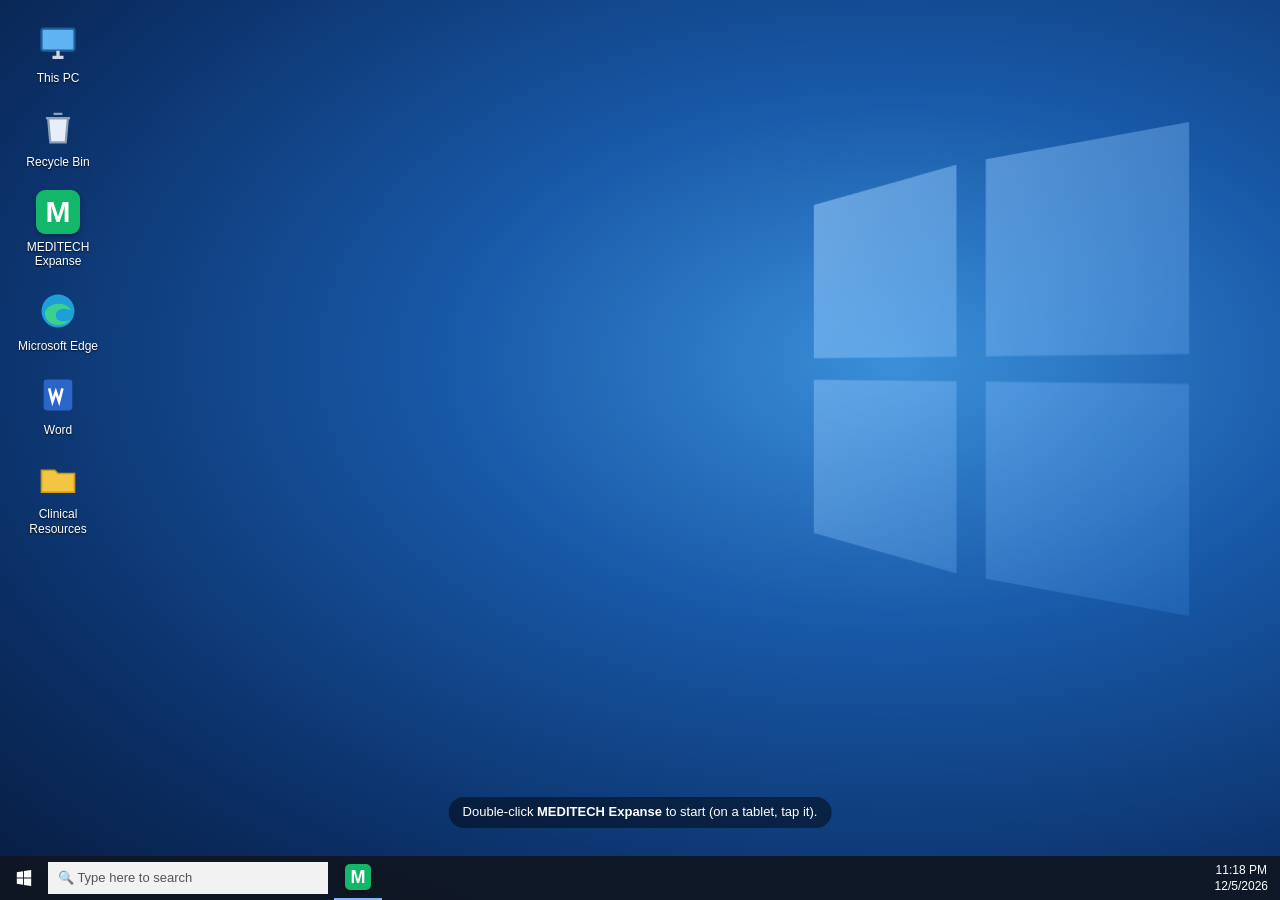
==== commit 3ab0b54d: "Start on a mock Windows desktop; Launch New Session; blank status board - Mock Windows desktop with " ====
--- a/index.html
+++ b/index.html
@@ -5,42 +5,43 @@
   <meta name="viewport" content="width=device-width, initial-scale=1">
   <meta name="robots" content="noindex">
   <title>ATU Simulation Hospital EHR</title>
-  <link rel="stylesheet" href="css/styles.css?v=2026.10.12-2">
+  <link rel="stylesheet" href="css/styles.css?v=2026.10.12-3">
 </head>
 <body>
   <div id="app" aria-live="polite"></div>
   <div id="modal-root"></div>
   <noscript>This simulation EHR requires JavaScript.</noscript>
 
-  <script src="js/config.js?v=2026.10.12-2"></script>
-  <script src="js/data/patients.js?v=2026.10.12-2"></script>
-  <script src="js/data/patients-imported.js?v=2026.10.12-2"></script>
-  <script src="js/data/assessment-forms.js?v=2026.10.12-2"></script>
-  <script src="js/util.js?v=2026.10.12-2"></script>
-  <script src="js/scan.js?v=2026.10.12-2"></script>
-  <script src="js/camera.js?v=2026.10.12-2"></script>
-  <script src="js/store.js?v=2026.10.12-2"></script>
-  <script src="js/model.js?v=2026.10.12-2"></script>
-  <script src="js/ui.js?v=2026.10.12-2"></script>
-  <script src="js/views/summary.js?v=2026.10.12-2"></script>
-  <script src="js/views/worklist.js?v=2026.10.12-2"></script>
-  <script src="js/views/orders.js?v=2026.10.12-2"></script>
-  <script src="js/views/mar.js?v=2026.10.12-2"></script>
-  <script src="js/views/vitals.js?v=2026.10.12-2"></script>
-  <script src="js/views/assess.js?v=2026.10.12-2"></script>
-  <script src="js/views/io.js?v=2026.10.12-2"></script>
-  <script src="js/views/notes.js?v=2026.10.12-2"></script>
-  <script src="js/views/results.js?v=2026.10.12-2"></script>
-  <script src="js/views/careplan.js?v=2026.10.12-2"></script>
-  <script src="js/views/history.js?v=2026.10.12-2"></script>
-  <script src="js/views/admin.js?v=2026.10.12-2"></script>
-  <script src="js/views/protocol.js?v=2026.10.12-2"></script>
-  <script src="js/views/heparin.js?v=2026.10.12-2"></script>
-  <script src="js/views/tar.js?v=2026.10.12-2"></script>
-  <script src="js/views/report.js?v=2026.10.12-2"></script>
-  <script src="js/views/chartsearch.js?v=2026.10.12-2"></script>
-  <script src="js/views/extra.js?v=2026.10.12-2"></script>
-  <script src="js/views/app-screens.js?v=2026.10.12-2"></script>
-  <script src="js/app.js?v=2026.10.12-2"></script>
+  <script src="js/config.js?v=2026.10.12-3"></script>
+  <script src="js/data/patients.js?v=2026.10.12-3"></script>
+  <script src="js/data/patients-imported.js?v=2026.10.12-3"></script>
+  <script src="js/data/assessment-forms.js?v=2026.10.12-3"></script>
+  <script src="js/util.js?v=2026.10.12-3"></script>
+  <script src="js/scan.js?v=2026.10.12-3"></script>
+  <script src="js/camera.js?v=2026.10.12-3"></script>
+  <script src="js/store.js?v=2026.10.12-3"></script>
+  <script src="js/model.js?v=2026.10.12-3"></script>
+  <script src="js/ui.js?v=2026.10.12-3"></script>
+  <script src="js/views/summary.js?v=2026.10.12-3"></script>
+  <script src="js/views/worklist.js?v=2026.10.12-3"></script>
+  <script src="js/views/orders.js?v=2026.10.12-3"></script>
+  <script src="js/views/mar.js?v=2026.10.12-3"></script>
+  <script src="js/views/vitals.js?v=2026.10.12-3"></script>
+  <script src="js/views/assess.js?v=2026.10.12-3"></script>
+  <script src="js/views/io.js?v=2026.10.12-3"></script>
+  <script src="js/views/notes.js?v=2026.10.12-3"></script>
+  <script src="js/views/results.js?v=2026.10.12-3"></script>
+  <script src="js/views/careplan.js?v=2026.10.12-3"></script>
+  <script src="js/views/history.js?v=2026.10.12-3"></script>
+  <script src="js/views/admin.js?v=2026.10.12-3"></script>
+  <script src="js/views/protocol.js?v=2026.10.12-3"></script>
+  <script src="js/views/heparin.js?v=2026.10.12-3"></script>
+  <script src="js/views/tar.js?v=2026.10.12-3"></script>
+  <script src="js/views/report.js?v=2026.10.12-3"></script>
+  <script src="js/views/chartsearch.js?v=2026.10.12-3"></script>
+  <script src="js/views/extra.js?v=2026.10.12-3"></script>
+  <script src="js/views/app-screens.js?v=2026.10.12-3"></script>
+  <script src="js/views/desktop.js?v=2026.10.12-3"></script>
+  <script src="js/app.js?v=2026.10.12-3"></script>
 </body>
 </html>
--- a/css/styles.css
+++ b/css/styles.css
@@ -842,3 +842,49 @@
 .cs-title { font-weight: 700; }
 .cs-text { font-size: 13px; color: #34495e; margin-top: 2px; }
 .cs-hit mark { background: #fff3a6; padding: 0 1px; }
+
+/* ---------- Start-up: mock Windows desktop ---------- */
+.dk { position: fixed; top: 0; right: 0; bottom: 0; left: 0; overflow: hidden; color: #fff; user-select: none; -webkit-user-select: none;
+  background: radial-gradient(ellipse at 70% 40%, #3b8fd9 0%, #1859a8 35%, #0b2f66 75%, #071c3f 100%); }
+.dk::before { content: ""; position: absolute; top: 18%; right: 8%; width: 46vmin; height: 46vmin; transform: perspective(600px) rotateY(-28deg);
+  background: linear-gradient(135deg, rgba(160, 210, 255, .55), rgba(60, 140, 230, .25)); -webkit-clip-path: ; clip-path: polygon(0 4%, 46% 0, 46% 47%, 0 47%, 0 53%, 46% 53%, 46% 100%, 0 96%, 0 4%, 54% 0, 100% 0, 100% 47%, 54% 47%, 54% 53%, 100% 53%, 100% 100%, 54% 100%, 54% 0); }
+.dk-icons { position: relative; display: flex; flex-direction: column; flex-wrap: wrap; align-content: flex-start; height: calc(100% - 64px); padding: 10px; }
+.dk-icon { width: 92px; margin: 2px; padding: 6px 4px; border: 1px solid transparent; border-radius: 2px; background: none; color: #fff; display: flex; flex-direction: column; align-items: center; cursor: default; font: inherit; }
+.dk-icon:hover { background: rgba(255,255,255,.12); border-color: rgba(255,255,255,.2); }
+.dk-icon.on { background: rgba(140, 190, 255, .35); border-color: rgba(200, 225, 255, .6); }
+.dk-glyph { width: 48px; height: 48px; display: grid; place-items: center; }
+.dk-glyph svg { width: 44px; height: 44px; }
+.dk-label { font-size: 12px; text-align: center; text-shadow: 0 1px 2px rgba(0,0,0,.8); margin-top: 4px; line-height: 1.2; }
+.dk-m { width: 44px; height: 44px; display: grid; place-items: center; border-radius: 9px; background: #12b76a; color: #fff; font: 800 30px/1 Arial, Helvetica, sans-serif; box-shadow: 0 2px 4px rgba(0,0,0,.35); }
+.dk-m-sm { width: 26px; height: 26px; border-radius: 5px; font-size: 18px; }
+.dk-hint { position: absolute; left: 50%; bottom: 72px; transform: translateX(-50%); background: rgba(0,0,0,.45); padding: 6px 14px; border-radius: 16px; font-size: 13px; }
+.dk-taskbar { position: absolute; left: 0; right: 0; bottom: 0; height: 44px; display: flex; align-items: center; background: rgba(16, 22, 33, .92); }
+.dk-start { width: 48px; height: 44px; display: grid; place-items: center; }
+.dk-start svg { width: 18px; height: 18px; }
+.dk-search { width: 280px; max-width: 34vw; height: 32px; display: flex; align-items: center; padding: 0 10px; background: #f2f2f2; color: #555; font-size: 13px; white-space: nowrap; overflow: hidden; }
+.dk-pin { width: 48px; height: 44px; display: grid; place-items: center; border-bottom: 2px solid #7fb6ff; margin-left: 6px; }
+.dk-tray { margin-left: auto; padding: 0 12px; font-size: 12px; text-align: center; line-height: 1.35; }
+.dk-splash { position: absolute; top: 0; right: 0; bottom: 0; left: 0; display: grid; place-items: center; background: rgba(0,0,0,.25); }
+.dk-splash-card { display: flex; align-items: center; gap: 14px; background: #fff; color: #1b2733; padding: 18px 26px; border-radius: 6px; box-shadow: 0 10px 30px rgba(0,0,0,.4); }
+.no-flexgap .dk-splash-card > * + * { margin-left: 14px; }
+
+/* ---------- Start-up: MEDITECH EXPANSE sign-in and Launch New Session ---------- */
+.xp { min-height: 100vh; padding: 40px 16px; text-align: center; color: #1b2733;
+  background: linear-gradient(#ffffff 0%, #f4f8fb 30%, #dfeef8 55%, #b9d9ee 75%, #8fbbe0 100%); }
+.xp-logo { margin: 10px 0 18px; }
+.xp-brand { color: #3aa776; font: 700 26px/1.1 Arial, Helvetica, sans-serif; letter-spacing: .04em; }
+.xp-name { color: #5e6b78; font: 300 34px/1.2 Arial, Helvetica, sans-serif; letter-spacing: .18em; }
+.xp-who { margin: 0 0 8px; }
+.xp-panel { max-width: 480px; margin: 0 auto; background: #fff; border: 1px solid #c9d3dd; box-shadow: 0 4px 14px rgba(0,0,0,.18); text-align: left; }
+.xp-env { padding: 8px 12px; font-weight: 700; border-bottom: 1px solid #dfe5ea; background: #f6f8fa; }
+.xp-minus { font-weight: 400; color: #5e6b78; }
+.xp-launch { display: flex; align-items: center; gap: 12px; width: 100%; padding: 12px 18px; border: none; background: #fff; font: inherit; cursor: pointer; text-align: left; }
+.xp-launch:hover, .xp-launch:focus { background: #eaf6ee; }
+.no-flexgap .xp-launch > * + * { margin-left: 12px; }
+.xp-plus { width: 22px; height: 22px; display: grid; place-items: center; border-radius: 50%; background: #2e8b3d; color: #fff; font-weight: 800; }
+.xp-signout { margin-top: 14px; border: none; background: none; color: #1a5fa8; text-decoration: underline; cursor: pointer; font: inherit; font-size: 13px; }
+.xp-card { margin: 0 auto; text-align: left; }
+.xp-card-h { font-weight: 700; margin-bottom: 10px; padding-bottom: 8px; border-bottom: 1px solid #dfe5ea; }
+.tk-burger-wrap { position: relative; }
+.tk-burger-menu { left: 0; top: calc(100% + 4px); min-width: 240px; }
+.tk-burger-menu a.tk-off { color: #9aa7b4; }
